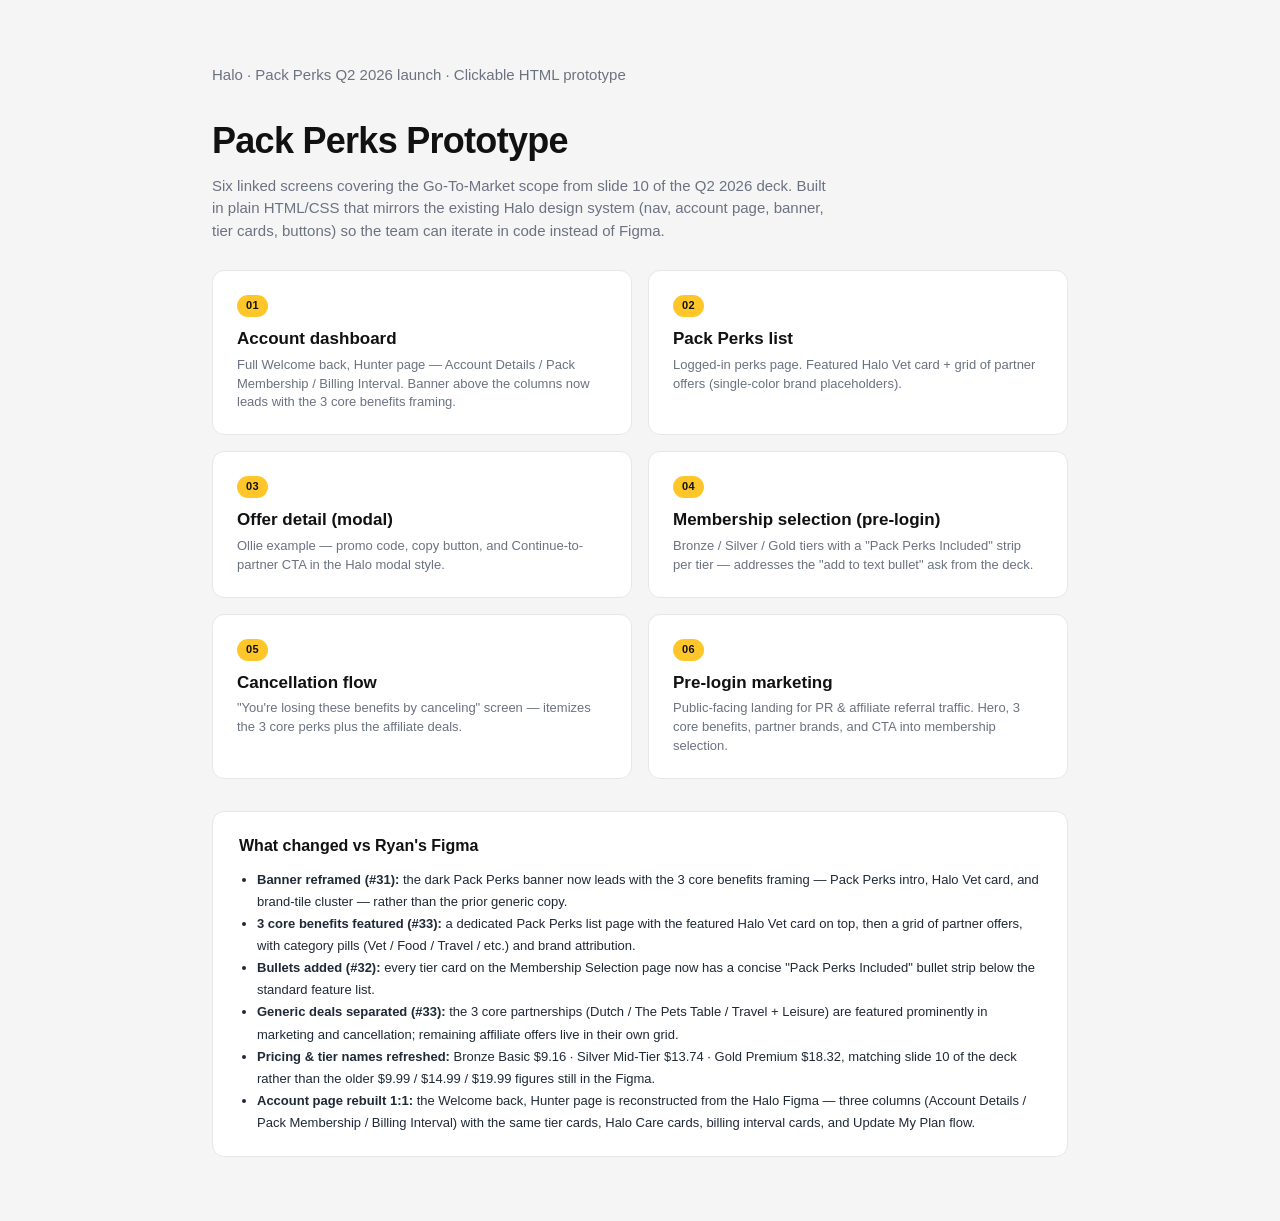
==== index.html @ 21b2c67b "Initial commit: Pack Perks prototype with account perks banner Co-Authored-By: Claude Opus 4.6 (1M c" ====
<!doctype html>
<html lang="en">
<head>
  <meta charset="utf-8" />
  <meta name="viewport" content="width=device-width, initial-scale=1" />
  <title>Pack Perks Prototype · Halo</title>
  <link rel="stylesheet" href="css/styles.css" />
</head>
<body>

  <div class="hub-shell">

    <p class="crumbs">Halo · Pack Perks Q2 2026 launch · Clickable HTML prototype</p>
    <h1>Pack Perks Prototype</h1>
    <p>Six linked screens covering the Go-To-Market scope from slide 10 of the Q2 2026 deck. Built in plain HTML/CSS that mirrors the existing Halo design system (nav, account page, banner, tier cards, buttons) so the team can iterate in code instead of Figma.</p>

    <div class="hub-grid">

      <a class="hub-card" href="account-perks.html">
        <span class="num">01</span>
        <h3>Account dashboard</h3>
        <p>Full Welcome back, Hunter page — Account Details / Pack Membership / Billing Interval. Banner above the columns now leads with the 3 core benefits framing.</p>
      </a>

      <a class="hub-card" href="pack-perks-list.html">
        <span class="num">02</span>
        <h3>Pack Perks list</h3>
        <p>Logged-in perks page. Featured Halo Vet card + grid of partner offers (single-color brand placeholders).</p>
      </a>

      <a class="hub-card" href="offer-detail.html">
        <span class="num">03</span>
        <h3>Offer detail (modal)</h3>
        <p>Ollie example — promo code, copy button, and Continue-to-partner CTA in the Halo modal style.</p>
      </a>

      <a class="hub-card" href="membership-selection.html">
        <span class="num">04</span>
        <h3>Membership selection (pre-login)</h3>
        <p>Bronze / Silver / Gold tiers with a "Pack Perks Included" strip per tier — addresses the "add to text bullet" ask from the deck.</p>
      </a>

      <a class="hub-card" href="cancellation.html">
        <span class="num">05</span>
        <h3>Cancellation flow</h3>
        <p>"You're losing these benefits by canceling" screen — itemizes the 3 core perks plus the affiliate deals.</p>
      </a>

      <a class="hub-card" href="marketing.html">
        <span class="num">06</span>
        <h3>Pre-login marketing</h3>
        <p>Public-facing landing for PR &amp; affiliate referral traffic. Hero, 3 core benefits, partner brands, and CTA into membership selection.</p>
      </a>

    </div>

    <div class="hub-changes">
      <h3>What changed vs Ryan's Figma</h3>
      <ul>
        <li><strong>Banner reframed (#31):</strong> the dark Pack Perks banner now leads with the 3 core benefits framing — Pack Perks intro, Halo Vet card, and brand-tile cluster — rather than the prior generic copy.</li>
        <li><strong>3 core benefits featured (#33):</strong> a dedicated Pack Perks list page with the featured Halo Vet card on top, then a grid of partner offers, with category pills (Vet / Food / Travel / etc.) and brand attribution.</li>
        <li><strong>Bullets added (#32):</strong> every tier card on the Membership Selection page now has a concise "Pack Perks Included" bullet strip below the standard feature list.</li>
        <li><strong>Generic deals separated (#33):</strong> the 3 core partnerships (Dutch / The Pets Table / Travel + Leisure) are featured prominently in marketing and cancellation; remaining affiliate offers live in their own grid.</li>
        <li><strong>Pricing &amp; tier names refreshed:</strong> Bronze Basic $9.16 · Silver Mid-Tier $13.74 · Gold Premium $18.32, matching slide 10 of the deck rather than the older $9.99 / $14.99 / $19.99 figures still in the Figma.</li>
        <li><strong>Account page rebuilt 1:1:</strong> the Welcome back, Hunter page is reconstructed from the Halo Figma — three columns (Account Details / Pack Membership / Billing Interval) with the same tier cards, Halo Care cards, billing interval cards, and Update My Plan flow.</li>
      </ul>
    </div>

  </div>

</body>
</html>
---- css/styles.css ----
/* =========================================
   Halo Pack Perks — Prototype Stylesheet
   Matches the Halo Figma design system.
   ========================================= */

:root {
  /* Brand */
  --halo-yellow: #FFC629;
  --halo-yellow-hover: #F0B91A;
  --halo-blue: #2196F3;
  --halo-blue-strong: #1976D2;
  --halo-ink: #111111;
  --halo-ink-soft: #2C2C2C;
  --halo-text: #1F2937;
  --halo-muted: #6B7280;
  --halo-label: #9CA3AF;
  --halo-paper: #FFFFFF;
  --halo-bg: #F5F5F5;
  --halo-line: #E5E7EB;
  --halo-line-soft: #EFEFEF;

  /* Tier tints (from Halo cards) */
  --bronze-bg: #F5E2D0;
  --bronze-tint: #FAEFE2;
  --bronze-fg: #8B5E3C;
  --silver-bg: #E5E7EB;
  --silver-tint: #F0F1F3;
  --silver-fg: #4B5563;
  --gold-bg: #F4E2A8;
  --gold-tint: #FBF3D6;
  --gold-fg: #8A6B14;

  /* Category accents */
  --vet-bg: #2196F3;
  --food-bg: #E8773A;
  --travel-bg: #2BA46F;

  /* Status / accents */
  --current-blue: #2196F3;
  --link-blue: #1E88E5;
  --soft-blue-bg: #EAF4FE;

  /* Shape & motion */
  --radius-sm: 8px;
  --radius: 12px;
  --radius-lg: 16px;
  --radius-pill: 999px;
  --shadow-sm: 0 1px 2px rgba(17,17,17,0.04);
  --shadow-md: 0 4px 14px rgba(17,17,17,0.06);
  --shadow-lg: 0 10px 28px rgba(17,17,17,0.08);
}

* { box-sizing: border-box; }

html, body {
  margin: 0;
  padding: 0;
  font-family: "Inter", -apple-system, BlinkMacSystemFont, "Helvetica Neue", Arial, sans-serif;
  color: var(--halo-text);
  background: var(--halo-bg);
  font-size: 15px;
  line-height: 1.45;
  -webkit-font-smoothing: antialiased;
  -moz-osx-font-smoothing: grayscale;
}

a { color: var(--link-blue); text-decoration: none; }
a:hover { text-decoration: underline; }

img { max-width: 100%; display: block; }

/* =========================================
   Halo production navigation (1:1 from live site)
   ========================================= */
.halo-navigation {
  background: #FFFFFF;
  border-bottom: 1px solid #E5E7EB;
  position: sticky;
  top: 0;
  z-index: 100;
}
.halo-navigation .nav-container {
  max-width: 1400px;
  margin: 0 auto;
  padding: 0 24px;
  height: 70px;
  display: flex;
  align-items: center;
  gap: 24px;
}
.halo-navigation .nav-logo { display: inline-flex; align-items: center; }
.halo-navigation .nav-logo img { height: 28px; width: auto; display: block; }

.halo-navigation .nav-menu-desktop {
  display: flex;
  align-items: center;
  gap: 28px;
  flex: 1;
  margin-left: 24px;
}
.halo-navigation .nav-link {
  color: #111827;
  font-size: 14px;
  font-weight: 500;
  text-decoration: none;
  white-space: nowrap;
  height: 70px;
  display: inline-flex;
  align-items: center;
}
.halo-navigation .nav-link:hover { color: #2F93F3; text-decoration: none; }
.halo-navigation .nav-link-pp { font-weight: 600; }

.halo-navigation .nav-dropdown { position: relative; }
.halo-navigation .nav-dropdown-toggle {
  background: transparent;
  border: none;
  color: #111827;
  font-size: 14px;
  font-weight: 500;
  display: inline-flex;
  align-items: center;
  gap: 4px;
  cursor: pointer;
  padding: 0;
  height: 70px;
  font-family: inherit;
  white-space: nowrap;
}
.halo-navigation .nav-dropdown-toggle:hover { color: #2F93F3; }
.halo-navigation .dropdown-arrow { transition: transform 0.2s ease; }
.halo-navigation .nav-dropdown:hover .dropdown-arrow { transform: rotate(180deg); }

.halo-navigation .nav-dropdown-menu {
  position: absolute;
  top: 100%;
  left: 0;
  background: #FFFFFF;
  border: 1px solid #E5E7EB;
  border-radius: 12px;
  padding: 8px;
  min-width: 180px;
  box-shadow: 0 10px 28px rgba(0,0,0,0.1);
  display: none;
  z-index: 50;
}
.halo-navigation .account-dropdown .nav-dropdown-menu {
  left: auto;
  right: 0;
}
.halo-navigation .nav-dropdown:hover .nav-dropdown-menu,
.halo-navigation .nav-dropdown:focus-within .nav-dropdown-menu {
  display: block;
}
.halo-navigation .nav-dropdown.exp-target .nav-dropdown-menu { display: none !important; }
.halo-navigation .dropdown-link {
  display: block;
  padding: 10px 14px;
  color: #111827;
  font-size: 14px;
  text-decoration: none;
  border-radius: 8px;
}
.halo-navigation .dropdown-link:hover { background: #F3F4F6; color: #2F93F3; text-decoration: none; }

/* Mega menu (Shop Halo) */
.halo-navigation .mega-menu {
  left: 20px;
  margin: -1rem auto auto;
  max-width: 1400px;
  opacity: 0;
  pointer-events: none;
  position: absolute;
  right: 20px;
  transform-origin: top center;
  transition: all 0.4s cubic-bezier(.16,1,.3,1);
  visibility: hidden;
  z-index: 50;
}
.halo-navigation .nav-dropdown.exp-target:hover .mega-menu,
.halo-navigation .nav-dropdown.exp-target:focus-within .mega-menu {
  margin-top: 0;
  opacity: 1;
  pointer-events: all;
  visibility: visible;
}
.halo-navigation .mega-menu__container {
  background-color: #f3f3f3;
  border: 1px solid #f3f4f6;
  border-radius: 1rem;
  box-shadow: 0 25px 50px -12px rgba(0,0,0,.25);
  display: flex;
  overflow: hidden;
  width: 100%;
}
.halo-navigation .mega-menu__products-area { flex: 1; padding: 2.5rem; }
.halo-navigation .mega-menu__grid {
  display: grid;
  gap: 2rem;
  grid-template-columns: repeat(2, 1fr);
}
.halo-navigation .mega-menu__sidebar {
  background-color: #f3f3f3;
  border-left: 1px solid #f3f4f6;
  display: flex;
  align-items: center;
  padding: 2.5rem;
}
.halo-navigation .mega-menu__sidebar nav { width: 100%; }
.halo-navigation .product-card {
  aspect-ratio: 5/3;
  border-radius: 1rem;
  display: block;
  overflow: hidden;
  position: relative;
  text-decoration: none;
  transition: all 0.3s ease;
}
.halo-navigation .product-card:hover { box-shadow: 0 20px 25px -5px rgba(0,0,0,0.1); text-decoration: none; }
.halo-navigation .product-card__bg { inset: 0; position: absolute; }
.halo-navigation .product-card__image {
  height: 100%;
  width: 100%;
  object-fit: cover;
  transition: transform 0.5s ease;
}
.halo-navigation .product-card:hover .product-card__image { transform: scale(1.05); }
.halo-navigation .product-card__content {
  align-items: flex-start;
  inset: 0;
  display: flex;
  flex-direction: column;
  height: 100%;
  padding: 1.5rem;
  position: absolute;
  z-index: 10;
  color: #FFFFFF;
}
.halo-navigation .product-card__badge {
  background-color: #FFFFFF;
  border-radius: 0.375rem;
  color: #000000;
  display: inline-block;
  font-size: 0.75rem;
  margin-bottom: auto;
  padding: 0.25rem 0.625rem;
}
.halo-navigation .product-card__title {
  font-size: 1.25rem;
  font-weight: 700;
  margin: 0 0 0.5rem;
}
.halo-navigation .product-card__price { font-size: 1.125rem; margin: 0; opacity: 0.9; }
.halo-navigation .product-card__price p { margin: 0; padding: 0; }
.halo-navigation .product-card__price .price-label { margin: 0 0 0.25rem; }
.halo-navigation .product-card__price .strikethrough { text-decoration: line-through; opacity: 0.7; }
.halo-navigation .nav-item {
  align-items: center;
  border-radius: 0.5rem;
  color: #374151;
  column-gap: 1rem;
  cursor: pointer;
  display: flex;
  font-weight: 600;
  justify-content: space-between;
  padding: 1rem;
  text-decoration: none;
  transition: color 0.3s ease;
}
.halo-navigation .nav-item:hover { color: #2F93F3; text-decoration: none; }
.halo-navigation .nav-item:hover .nav-item__arrow { opacity: 1; }
.halo-navigation .nav-item__left { display: flex; align-items: center; gap: 1.5rem; }
.halo-navigation .nav-item__image { width: 5rem; height: 5rem; object-fit: contain; }
.halo-navigation .nav-item__image--scaled { transform: scale(1.5); }
.halo-navigation .nav-item__arrow { width: 1rem; height: 1rem; opacity: 0; transition: opacity 0.3s ease; }

/* Right section */
.halo-navigation .nav-right-desktop {
  display: flex;
  align-items: center;
  gap: 12px;
}
.halo-navigation .nav-icon-btn {
  width: 40px;
  height: 40px;
  display: inline-flex;
  align-items: center;
  justify-content: center;
  background: transparent;
  border: none;
  border-radius: 50%;
  color: #111827;
  cursor: pointer;
  text-decoration: none;
}
.halo-navigation .nav-icon-btn:hover { background: #F3F4F6; color: #2F93F3; }
.halo-navigation .nav-cta-btn {
  background-color: #FCD62D;
  color: #000000;
  border-radius: 999px;
  padding: 10px 22px;
  font-weight: 700;
  font-size: 14px;
  text-decoration: none;
  display: inline-flex;
  align-items: center;
  white-space: nowrap;
}
.halo-navigation .nav-cta-btn:hover { background-color: #E8C428; text-decoration: none; }

.halo-navigation .nav-right-mobile { display: none; align-items: center; gap: 8px; }
.halo-navigation .nav-mobile-toggle {
  width: 40px; height: 40px;
  background: transparent; border: none;
  display: inline-flex; flex-direction: column;
  justify-content: center; align-items: center;
  gap: 4px; cursor: pointer; padding: 8px;
}
.halo-navigation .hamburger-line {
  width: 22px; height: 2px; background: #111827; border-radius: 1px;
}

@media (max-width: 980px) {
  .halo-navigation .nav-menu-desktop,
  .halo-navigation .nav-right-desktop { display: none; }
  .halo-navigation .nav-right-mobile { display: flex; margin-left: auto; }
  .halo-navigation .nav-container { padding: 0 16px; }
}

/* =========================================
   Top navigation — legacy (kept for reference)
   ========================================= */
.topnav {
  background: #FFFFFF;
  border-bottom: 1px solid var(--halo-line);
  position: sticky;
  top: 0;
  z-index: 50;
}
.topnav-inner {
  max-width: 1280px;
  margin: 0 auto;
  padding: 14px 32px;
  display: grid;
  grid-template-columns: auto 1fr auto;
  align-items: center;
  gap: 24px;
}
.topnav-logo {
  display: inline-flex;
  align-items: center;
  gap: 6px;
  font-weight: 800;
  font-size: 20px;
  color: var(--halo-ink);
  text-decoration: none;
  letter-spacing: -0.01em;
}
.topnav-logo:hover { text-decoration: none; }
.topnav-logo .paw {
  display: inline-block;
  width: 26px;
  height: 22px;
  background-image: radial-gradient(circle at 22% 70%, var(--halo-yellow) 22%, transparent 23%),
                    radial-gradient(circle at 50% 35%, var(--halo-yellow) 18%, transparent 19%),
                    radial-gradient(circle at 78% 70%, var(--halo-yellow) 22%, transparent 23%),
                    radial-gradient(circle at 50% 90%, var(--halo-yellow) 36%, transparent 37%);
  background-size: 100% 100%;
  background-repeat: no-repeat;
}
.topnav-links {
  list-style: none;
  margin: 0;
  padding: 0;
  display: flex;
  gap: 28px;
  justify-content: center;
}
.topnav-links a {
  color: var(--halo-text);
  font-size: 14px;
  font-weight: 500;
  display: inline-flex;
  align-items: center;
  gap: 4px;
}
.topnav-links a:hover { color: var(--halo-ink); text-decoration: none; }
.topnav-links .caret { font-size: 10px; opacity: 0.7; }

.topnav-right {
  display: flex;
  align-items: center;
  gap: 16px;
}
.icon-btn {
  width: 34px;
  height: 34px;
  display: inline-flex;
  align-items: center;
  justify-content: center;
  background: transparent;
  border: none;
  border-radius: 50%;
  cursor: pointer;
  color: var(--halo-text);
  font-size: 16px;
  text-decoration: none;
}
.icon-btn:hover { background: var(--halo-bg); }

/* =========================================
   Buttons
   ========================================= */
.btn {
  display: inline-flex;
  align-items: center;
  justify-content: center;
  gap: 8px;
  padding: 11px 22px;
  border-radius: var(--radius-pill);
  font-weight: 600;
  font-size: 14px;
  border: 1px solid transparent;
  cursor: pointer;
  text-decoration: none;
  transition: background 0.15s ease, transform 0.1s ease, box-shadow 0.15s ease;
  white-space: nowrap;
  font-family: inherit;
  line-height: 1;
}
.btn:hover { text-decoration: none; }
.btn-primary { background: var(--halo-yellow); color: var(--halo-ink); }
.btn-primary:hover { background: var(--halo-yellow-hover); }
.btn-dark { background: var(--halo-ink); color: #FFFFFF; }
.btn-dark:hover { background: #000000; }
.btn-light { background: #FFFFFF; color: var(--halo-text); border-color: var(--halo-line); }
.btn-light:hover { background: var(--halo-bg); }
.btn-ghost { background: transparent; color: var(--link-blue); padding: 11px 8px; }
.btn-disabled { background: #E5E7EB; color: #9CA3AF; cursor: not-allowed; }
.btn-sm { padding: 8px 16px; font-size: 13px; }
.btn-lg { padding: 14px 28px; font-size: 15px; }
.btn-block { display: flex; width: 100%; }

/* =========================================
   Layout helpers
   ========================================= */
.page {
  max-width: 1280px;
  margin: 0 auto;
  padding: 28px 32px 80px;
}
.page-narrow {
  max-width: 720px;
  margin: 0 auto;
  padding: 28px 32px 80px;
}
.crumbs {
  font-size: 13px;
  color: var(--halo-muted);
  margin: 0 0 18px;
}
.crumbs a { color: var(--halo-muted); }
.page-title {
  font-size: 32px;
  font-weight: 800;
  letter-spacing: -0.02em;
  margin: 0 0 6px;
  color: var(--halo-ink);
}
.page-sub {
  font-size: 15px;
  color: var(--halo-muted);
  margin: 0 0 24px;
}
.label {
  font-size: 11px;
  letter-spacing: 0.08em;
  text-transform: uppercase;
  color: var(--halo-label);
  font-weight: 600;
  display: block;
  margin: 0 0 8px;
}

/* =========================================
   Pack Perks Banner (dark, 3-up)
   Updated framing: 3 core benefits inline.
   ========================================= */
.pp-banner {
  background: linear-gradient(160deg, #2F93F3 0%, #1D75D3 60%);
  color: #FFFFFF;
  border-radius: var(--radius-lg);
  padding: 22px 24px;
  display: grid;
  grid-template-columns: 1.05fr 1.45fr 1.45fr;
  gap: 0;
  margin: 0 0 28px;
  position: relative;
  overflow: hidden;
}
.pp-banner::before {
  content: "";
  position: absolute;
  right: -120px;
  top: -120px;
  width: 320px;
  height: 320px;
  border-radius: 50%;
  border: 1px solid rgba(255,255,255,0.06);
}
.pp-banner::after {
  content: "";
  position: absolute;
  right: -180px;
  top: -180px;
  width: 440px;
  height: 440px;
  border-radius: 50%;
  border: 1px solid rgba(255,255,255,0.04);
}
.pp-col {
  padding: 0 22px;
  border-left: 1px solid rgba(255,255,255,0.08);
  position: relative;
  z-index: 1;
}
.pp-col:first-child { border-left: none; padding-left: 4px; }
.pp-col h3 {
  margin: 0 0 4px;
  font-size: 18px;
  font-weight: 700;
  letter-spacing: -0.01em;
}
.pp-col .pp-sub {
  margin: 0 0 14px;
  font-size: 13px;
  color: rgba(255,255,255,0.7);
  line-height: 1.4;
}
.pp-col-label {
  font-size: 10px;
  letter-spacing: 0.1em;
  text-transform: uppercase;
  color: rgba(255,255,255,0.55);
  font-weight: 600;
  display: block;
  margin: 0 0 10px;
}
.pp-vet-card {
  background: var(--vet-bg);
  color: #FFFFFF;
  border-radius: var(--radius);
  padding: 12px 14px;
  display: flex;
  align-items: center;
  gap: 14px;
}
.pp-vet-card .pp-vet-mark {
  display: inline-flex;
  align-items: center;
  gap: 4px;
  font-weight: 800;
  font-size: 14px;
}
.pp-vet-card .vet-pill {
  background: rgba(255,255,255,0.18);
  color: #FFFFFF;
  font-size: 9px;
  font-weight: 700;
  padding: 2px 6px;
  border-radius: var(--radius-pill);
  letter-spacing: 0.06em;
  border: 1px solid rgba(255,255,255,0.4);
}
.pp-vet-card p {
  margin: 0;
  font-size: 12px;
  line-height: 1.4;
  color: rgba(255,255,255,0.95);
}
.pp-brands {
  display: grid;
  grid-template-columns: repeat(5, 1fr);
  gap: 8px;
}
.pp-brand-tile {
  aspect-ratio: 1;
  border-radius: 10px;
  display: flex;
  align-items: center;
  justify-content: center;
  font-weight: 800;
  font-size: 11px;
  color: #FFFFFF;
  text-align: center;
  line-height: 1.05;
  padding: 4px;
  overflow: hidden;
}
.pp-brand-tile > img {
  width: 100%;
  height: 100%;
  object-fit: cover;
  display: block;
  border-radius: inherit;
}
.bt-bark { background: #00A6E1; }
.bt-rover { background: #1AB87A; }
.bt-ollie { background: #FFC629; color: #2D2D2D; }
.bt-tfd { background: #C72C3A; }
.bt-more { background: #1A1A1A; border: 1px solid rgba(255,255,255,0.15); font-size: 10px; }
.pp-cta-btn {
  background: var(--halo-yellow);
  color: var(--halo-ink);
  padding: 9px 18px;
  font-size: 13px;
  font-weight: 600;
  border-radius: var(--radius-pill);
  display: inline-flex;
  text-decoration: none;
  border: none;
  cursor: pointer;
}
.pp-cta-btn:hover { background: var(--halo-yellow-hover); text-decoration: none; }

/* =========================================
   Pack Perks Banner v2
   Pitch left + value-card grid right.
   Reframed per Brian's feedback: tangible $ value, logo + pill cards.
   ========================================= */
.pp-banner.pp-banner-v2 {
  /* Override the v1 3-up grid */
  display: grid;
  grid-template-columns: 0.85fr 1.65fr;
  gap: 36px;
  padding: 36px 40px;
  align-items: center;
  min-height: 280px;
}
.pp-pitch {
  display: flex;
  flex-direction: column;
  gap: 14px;
  position: relative;
  z-index: 1;
}
.pp-pitch .pp-eyebrow {
  font-size: 13px;
  font-weight: 700;
  letter-spacing: 0.14em;
  text-transform: uppercase;
  color: var(--halo-yellow);
}
.pp-pitch .pp-headline {
  margin: 0;
  font-size: 28px;
  line-height: 1.15;
  font-weight: 800;
  letter-spacing: -0.02em;
  color: #FFFFFF;
  max-width: 340px;
}
.pp-pitch .pp-pitch-sub {
  margin: 0;
  font-size: 14px;
  line-height: 1.5;
  color: rgba(255,255,255,0.78);
  max-width: 340px;
}
.pp-pitch .pp-cta-btn {
  align-self: flex-start;
  margin-top: 4px;
  padding: 11px 22px;
  font-size: 14px;
  gap: 6px;
}

/* Right column: 4-up value grid + plus-deals strip */
.pp-value-grid {
  display: grid;
  grid-template-columns: repeat(4, 1fr);
  grid-template-rows: 1fr auto;
  gap: 12px;
  position: relative;
  z-index: 1;
}
.pp-value-card {
  position: relative;
  aspect-ratio: 1 / 1;
  border-radius: 14px;
  display: flex;
  flex-direction: column;
  align-items: center;
  justify-content: center;
  text-align: center;
  padding: 14px 10px 44px;
  text-decoration: none;
  overflow: hidden;
  transition: transform 0.15s ease, box-shadow 0.15s ease;
  box-shadow: 0 1px 0 rgba(255,255,255,0.04) inset, 0 4px 14px rgba(0,0,0,0.18);
}
.pp-value-card:hover {
  transform: translateY(-2px);
  text-decoration: none;
  box-shadow: 0 1px 0 rgba(255,255,255,0.08) inset, 0 8px 22px rgba(0,0,0,0.28);
}
.pp-vc-logo {
  font-weight: 800;
  font-size: 19px;
  line-height: 1.05;
  letter-spacing: -0.01em;
}
.pp-vc-logo small {
  font-size: 0.55em;
  font-weight: 600;
  opacity: 0.7;
  letter-spacing: 0;
}
.pp-vc-pill {
  position: absolute;
  left: 8px;
  right: 8px;
  bottom: 10px;
  background: var(--halo-yellow);
  color: var(--halo-ink);
  font-size: 11px;
  font-weight: 800;
  line-height: 1.15;
  letter-spacing: -0.005em;
  padding: 7px 8px;
  border-radius: 999px;
  white-space: nowrap;
  overflow: hidden;
  text-overflow: ellipsis;
  box-shadow: 0 2px 8px rgba(0,0,0,0.25);
}

/* Brand-specific colors for the 3 core partner cards */
.pv-dutch  { background: linear-gradient(160deg, #FF8200 0%, #E66D00 100%); color: #FFFFFF; }
.pv-pets   { background: linear-gradient(160deg, #1E3A2A 0%, #15281D 100%); color: #FFE9C7; }
.pv-tl     { background: linear-gradient(160deg, #0E2C4F 0%, #07172B 100%); color: #FFFFFF; }
.pv-pets .pp-vc-logo { color: #FFE9C7; }
.pv-tl   .pp-vc-logo { color: #F5C97A; font-style: italic; }

/* Pill color tweaks per card so contrast stays high */
.pv-dutch .pp-vc-pill { background: #FFFFFF; color: #B85700; }
.pv-pets  .pp-vc-pill { background: #FFC629; color: #1E3A2A; }
.pv-tl    .pp-vc-pill { background: #F5C97A; color: #0E2C4F; }

/* "+15 more deals" tile */
.pv-more {
  background: rgba(255,255,255,0.06);
  border: 1px dashed rgba(255,255,255,0.22);
  color: #FFFFFF;
  padding: 14px 10px;
}
.pv-more .pp-vc-more-num {
  font-size: 32px;
  font-weight: 900;
  letter-spacing: -0.02em;
  line-height: 1;
  color: var(--halo-yellow);
}
.pv-more .pp-vc-more-lbl {
  font-size: 12px;
  font-weight: 600;
  margin-top: 6px;
  color: rgba(255,255,255,0.85);
}
.pv-more:hover {
  background: rgba(255,255,255,0.1);
  border-color: rgba(255,255,255,0.35);
}

/* Bottom strip showing the real Figma partner logos */
.pp-more-strip {
  grid-column: 1 / -1;
  display: flex;
  align-items: center;
  gap: 16px;
  padding: 12px 4px 0;
  border-top: 1px solid rgba(255,255,255,0.08);
  margin-top: 4px;
}
.pp-more-strip-lbl {
  font-size: 11px;
  letter-spacing: 0.1em;
  text-transform: uppercase;
  color: rgba(255,255,255,0.55);
  font-weight: 600;
  white-space: nowrap;
}
.pp-more-strip-logos {
  display: flex;
  gap: 10px;
  align-items: center;
  flex: 1;
}
.pp-more-strip-logos img {
  width: 44px;
  height: 44px;
  border-radius: 10px;
  object-fit: cover;
  display: block;
  background: rgba(255,255,255,0.04);
}

/* Responsive: stack pitch above value grid on narrow screens */
@media (max-width: 960px) {
  .pp-banner.pp-banner-v2 {
    grid-template-columns: 1fr;
    gap: 22px;
    padding: 28px 24px;
  }
  .pp-pitch .pp-headline { font-size: 24px; max-width: none; }
  .pp-pitch .pp-pitch-sub { max-width: none; }
}
@media (max-width: 640px) {
  .pp-value-grid { grid-template-columns: repeat(2, 1fr); }
  .pp-more-strip { flex-direction: column; align-items: flex-start; gap: 10px; }
}

/* =========================================
   Pack Perks Banner v3
   Category-first per Drew's feedback: 3 generic
   categories (Vet / Food / Travel) with savings
   focus + multi-vendor chip strip per card.
   ========================================= */
/* ---- Pack Perks banner v5 — 3 pillar cards with brand logos ---- */
.pp-banner.pp-banner-v5 {
  display: grid;
  grid-template-columns: 0.8fr 1.8fr;
  gap: 36px;
  padding: 36px 40px;
  align-items: stretch;
  min-height: 320px;
}

/* 3-up pillar grid */
.pp-pillar-grid {
  display: grid;
  grid-template-columns: repeat(3, 1fr);
  gap: 14px;
  position: relative;
  z-index: 1;
}

/* Individual pillar card */
.pp-pillar-card {
  position: relative;
  display: flex;
  flex-direction: column;
  align-items: center;
  text-align: center;
  gap: 6px;
  padding: 22px 18px 18px;
  border-radius: 14px;
  text-decoration: none;
  color: #FFFFFF;
  background: rgba(255,255,255,0.09);
  border: 1px solid rgba(255,255,255,0.15);
  transition: transform 0.15s ease, background 0.15s ease, border-color 0.15s ease;
  overflow: hidden;
}
.pp-pillar-card:hover {
  text-decoration: none;
  transform: translateY(-2px);
  background: rgba(255,255,255,0.10);
  border-color: rgba(255,255,255,0.22);
}

.pp-pillar-eyebrow {
  font-size: 12px;
  font-weight: 700;
  letter-spacing: 0.10em;
  text-transform: uppercase;
  color: rgba(255,255,255,0.75);
}

.pp-pillar-headline {
  font-size: 18px;
  font-weight: 800;
  line-height: 1.2;
  color: #FFFFFF;
  letter-spacing: -0.01em;
}

.pp-pillar-sub {
  margin: 0;
  font-size: 13.5px;
  line-height: 1.5;
  color: rgba(255,255,255,0.85);
}

/* Logo row — centered, clean */
.pp-logo-row {
  display: flex;
  align-items: center;
  justify-content: center;
  gap: 10px;
  margin-top: auto;
}

.pp-logo-img {
  width: 56px;
  height: 56px;
  border-radius: 12px;
  object-fit: cover;
  display: block;
  flex-shrink: 0;
  box-shadow: 0 2px 8px rgba(0,0,0,0.15);
}

.pp-more-pill {
  display: block;
  text-align: center;
  font-size: 11.5px;
  font-weight: 600;
  color: rgba(255,255,255,0.75);
  white-space: nowrap;
  margin-top: 4px;
}

/* Responsive — stack pillar grid below pitch on narrow viewports */
@media (max-width: 1024px) {
  .pp-banner.pp-banner-v5 {
    grid-template-columns: 1fr;
    gap: 22px;
    padding: 28px 24px;
  }
}
@media (max-width: 720px) {
  .pp-pillar-grid { grid-template-columns: 1fr; }
}

/* =========================================
   Account page — 3 column layout
   ========================================= */
.welcome-head { margin: 4px 0 22px; }
.welcome-head h1 {
  font-size: 32px;
  font-weight: 800;
  margin: 0 0 4px;
  letter-spacing: -0.02em;
  color: var(--halo-ink);
}
.welcome-head .sub {
  font-size: 14px;
  color: var(--halo-muted);
  margin: 0;
}

.account-cols {
  display: grid;
  grid-template-columns: 1fr 1.15fr 1fr;
  gap: 20px;
  align-items: start;
}
.acct-card {
  background: var(--halo-paper);
  border: 1px solid var(--halo-line);
  border-radius: var(--radius);
  padding: 22px;
}
.acct-card h2 {
  font-size: 18px;
  font-weight: 800;
  margin: 0 0 18px;
  color: var(--halo-ink);
}
.acct-section {
  border-top: 1px solid var(--halo-line-soft);
  padding-top: 14px;
  margin-top: 14px;
}
.acct-section:first-of-type { border-top: none; padding-top: 0; margin-top: 0; }
.acct-section .row {
  display: flex;
  align-items: center;
  justify-content: space-between;
}
.acct-label {
  font-size: 10px;
  letter-spacing: 0.08em;
  text-transform: uppercase;
  color: var(--halo-label);
  font-weight: 600;
  margin: 0 0 8px;
}
.acct-value { margin: 0; font-size: 14px; color: var(--halo-text); }
.acct-value-muted { color: var(--halo-muted); font-size: 13px; }
.acct-edit {
  font-size: 12px;
  font-weight: 700;
  color: var(--link-blue);
  letter-spacing: 0.04em;
  text-decoration: none;
}
.acct-edit:hover { text-decoration: underline; }

.acct-link-btn {
  display: flex;
  align-items: center;
  gap: 8px;
  width: 100%;
  background: #FFFFFF;
  border: 1px solid var(--halo-line);
  border-radius: var(--radius-pill);
  padding: 9px 14px;
  color: var(--link-blue);
  font-size: 13px;
  font-weight: 600;
  text-decoration: none;
  margin-bottom: 8px;
  cursor: pointer;
  font-family: inherit;
}
.acct-link-btn:hover { background: var(--soft-blue-bg); text-decoration: none; }
.acct-link-btn .ico {
  width: 18px;
  height: 18px;
  border-radius: 50%;
  background: var(--soft-blue-bg);
  color: var(--link-blue);
  display: inline-flex;
  align-items: center;
  justify-content: center;
  font-size: 10px;
}

/* Quantity selector */
.qty-row {
  display: flex;
  align-items: center;
  justify-content: center;
  gap: 0;
  position: relative;
  margin-top: 10px;
}
.qty-pill {
  display: inline-flex;
  align-items: center;
  border: 1px solid var(--current-blue);
  border-radius: var(--radius-pill);
  padding: 4px 10px;
  position: relative;
}
.qty-pill .current-tag {
  position: absolute;
  top: -10px;
  left: 50%;
  transform: translateX(-50%);
  background: var(--current-blue);
  color: #FFFFFF;
  font-size: 10px;
  font-weight: 700;
  padding: 2px 8px;
  border-radius: var(--radius-pill);
}
.qty-pill button {
  background: transparent;
  border: none;
  color: var(--halo-text);
  font-size: 16px;
  cursor: pointer;
  width: 22px;
  height: 22px;
  font-weight: 600;
}
.qty-pill .num {
  font-weight: 700;
  font-size: 14px;
  padding: 0 10px;
}

/* Membership tier cards */
.tier-row {
  display: grid;
  grid-template-columns: repeat(3, 1fr);
  gap: 8px;
  margin-top: 10px;
}
.tier-card {
  border: 1.5px solid var(--halo-line);
  border-radius: var(--radius);
  padding: 14px 8px 12px;
  text-align: center;
  background: var(--halo-paper);
  cursor: pointer;
  position: relative;
  transition: border-color 0.15s ease;
}
.tier-card:hover { border-color: #B7BFCB; }
.tier-card .tier-badge {
  display: inline-block;
  font-size: 11px;
  font-weight: 700;
  padding: 3px 12px;
  border-radius: var(--radius-pill);
  margin-bottom: 8px;
  letter-spacing: 0.01em;
}
.tier-card .tier-name {
  font-size: 13px;
  font-weight: 600;
  color: var(--halo-text);
  margin-left: 6px;
}
.tier-card .tier-price {
  display: block;
  font-size: 14px;
  font-weight: 700;
  color: var(--halo-text);
  margin-top: 4px;
}
.tier-card .tier-price.muted { color: var(--halo-muted); font-weight: 500; }

.tier-bronze .tier-badge { background: var(--bronze-bg); color: var(--bronze-fg); }
.tier-silver .tier-badge { background: var(--silver-bg); color: var(--silver-fg); }
.tier-gold   .tier-badge { background: var(--gold-bg);   color: var(--gold-fg); }

.tier-card.is-current {
  border-color: var(--current-blue);
  border-width: 2px;
}
.tier-card.is-faded { opacity: 0.55; }
.tier-card.is-faded .tier-badge { background: #ECEEF2; color: var(--halo-muted); }
.tier-card.tier-bronze.is-faded .tier-badge { background: var(--bronze-tint); color: var(--bronze-fg); opacity: 0.7;}
.tier-card.tier-silver.is-faded .tier-badge { background: var(--silver-tint); color: var(--silver-fg); opacity: 0.7;}
.tier-card.tier-gold.is-faded .tier-badge { background: var(--gold-tint); color: var(--gold-fg); opacity: 0.7;}

.tier-card .current-tag {
  position: absolute;
  top: -10px;
  left: 50%;
  transform: translateX(-50%);
  background: var(--current-blue);
  color: #FFFFFF;
  font-size: 10px;
  font-weight: 700;
  padding: 2px 10px;
  border-radius: var(--radius-pill);
}

/* Membership level details panel */
.tier-detail {
  border: 2px solid var(--current-blue);
  background: var(--gold-tint);
  border-radius: var(--radius);
  padding: 14px 16px;
  margin-top: 14px;
}
.tier-detail.is-bronze { background: var(--bronze-tint); }
.tier-detail.is-silver { background: var(--silver-tint); }
.tier-detail.is-gold   { background: var(--gold-tint); }
.tier-detail h4 {
  margin: 0 0 10px;
  font-size: 14px;
  font-weight: 700;
  color: var(--halo-text);
}
.tier-detail h4 .strong { font-weight: 800; }
.tier-detail ul {
  list-style: none;
  margin: 0;
  padding: 0;
}
.tier-detail li {
  font-size: 13px;
  color: var(--halo-text);
  padding: 4px 0 4px 22px;
  position: relative;
}
.tier-detail li::before {
  content: "";
  position: absolute;
  left: 0;
  top: 6px;
  width: 14px;
  height: 14px;
  border-radius: 50%;
  background: var(--halo-yellow);
  background-image: linear-gradient(45deg, transparent 45%, #FFFFFF 45%, #FFFFFF 55%, transparent 55%);
}

.detail-toggle {
  display: flex;
  align-items: center;
  justify-content: space-between;
  margin: 14px 0 0;
}
.detail-toggle .acct-label { margin: 0; }
.detail-toggle a {
  font-size: 12px;
  font-weight: 700;
  color: var(--link-blue);
  letter-spacing: 0.04em;
  text-transform: uppercase;
}

/* Halo Care */
.halo-care-note {
  font-size: 13px;
  color: var(--halo-text);
  text-align: center;
  margin: 14px 0;
}
.care-row {
  display: grid;
  grid-template-columns: 1fr 1fr;
  gap: 8px;
}
.care-card {
  border: 1.5px solid var(--halo-line);
  border-radius: var(--radius);
  padding: 12px 10px;
  text-align: center;
  position: relative;
}
.care-card.is-current { border-color: var(--current-blue); border-width: 2px; }
.care-card .tag {
  display: inline-block;
  font-size: 10px;
  font-weight: 700;
  padding: 2px 8px;
  border-radius: var(--radius-pill);
  background: #ECEEF2;
  color: var(--halo-muted);
  margin-right: 4px;
}
.care-card .tag.included { background: #E5E7EB; color: var(--halo-ink); }
.care-card .tag.essential { background: var(--gold-tint); color: var(--gold-fg); }
.care-card .name { font-weight: 600; font-size: 13px; }
.care-card .price { display: block; font-size: 16px; font-weight: 700; margin: 6px 0 4px; color: var(--halo-text); }
.care-card .price.muted { color: var(--halo-muted); font-weight: 500; }
.care-card .repl { font-size: 11px; color: var(--halo-muted); line-height: 1.3; }
.care-card .current-tag {
  position: absolute;
  top: -10px;
  left: 50%;
  transform: translateX(-50%);
  background: var(--current-blue);
  color: #FFFFFF;
  font-size: 10px;
  font-weight: 700;
  padding: 2px 10px;
  border-radius: var(--radius-pill);
}
.care-disclaimer {
  font-size: 11px;
  color: var(--halo-muted);
  text-align: center;
  margin: 14px 0 0;
  line-height: 1.5;
}
.care-disclaimer a { color: var(--link-blue); }

/* Billing Interval */
.billing-row {
  display: grid;
  grid-template-columns: repeat(3, 1fr);
  gap: 8px;
  margin-top: 10px;
}
.bill-card {
  border: 1.5px solid var(--halo-line);
  border-radius: var(--radius);
  padding: 12px 8px;
  text-align: center;
  position: relative;
  background: #FFFFFF;
}
.bill-card.is-current { border-color: var(--current-blue); border-width: 2px; }
.bill-card .name { font-weight: 700; font-size: 13px; color: var(--halo-text); }
.bill-card .name.muted { color: var(--halo-muted); font-weight: 500; }
.bill-card .perk { display: block; font-size: 11px; color: var(--link-blue); margin-top: 4px; }
.bill-card .current-tag {
  position: absolute;
  top: -10px;
  left: 50%;
  transform: translateX(-50%);
  background: var(--current-blue);
  color: #FFFFFF;
  font-size: 10px;
  font-weight: 700;
  padding: 2px 10px;
  border-radius: var(--radius-pill);
}

.next-payment {
  display: flex;
  align-items: center;
  justify-content: space-between;
  padding: 12px 0 6px;
  margin-top: 14px;
}
.next-payment .left .name { font-weight: 700; font-size: 14px; color: var(--halo-text); }
.next-payment .left .date { font-size: 12px; color: var(--halo-muted); margin-top: 2px; }
.next-payment .right { text-align: right; }
.next-payment .right .amt { font-weight: 800; font-size: 18px; color: var(--halo-text); }
.next-payment .right .tax { font-size: 11px; color: var(--halo-muted); }

.next-payment.changed {
  flex-direction: column;
  align-items: stretch;
  gap: 0;
}
.next-payment.changed .left {
  display: flex;
  align-items: center;
  justify-content: space-between;
}
.next-payment.changed .new-line {
  text-align: right;
  color: var(--link-blue);
  font-size: 12px;
  font-weight: 600;
  margin-top: 2px;
}
.next-payment.changed .new-line strong {
  font-size: 18px;
  font-weight: 800;
  color: var(--link-blue);
}

.code-apply {
  display: grid;
  grid-template-columns: 1fr auto;
  border: 1px solid var(--halo-line);
  border-radius: var(--radius);
  overflow: hidden;
  margin-top: 6px;
}
.code-apply input {
  border: none;
  padding: 11px 14px;
  font-size: 13px;
  outline: none;
  background: #FFFFFF;
  font-family: inherit;
}
.code-apply button {
  border: none;
  background: var(--halo-bg);
  padding: 11px 18px;
  font-size: 13px;
  font-weight: 700;
  color: var(--halo-muted);
  cursor: pointer;
  font-family: inherit;
}
.code-apply button:hover { background: var(--halo-line-soft); }
.credit-note {
  font-size: 12px;
  color: var(--halo-muted);
  text-align: center;
  margin: 8px 0 0;
}

.edit-plan-row { display: flex; gap: 10px; margin-top: 10px; }
.need-break {
  font-size: 12px;
  color: var(--halo-muted);
  text-align: center;
  margin: 12px 0 0;
}
.need-break a { color: var(--link-blue); text-decoration: underline; }

/* =========================================
   Pack Perks list page
   ========================================= */
.perks-head {
  text-align: left;
  margin: 0 0 22px;
}
.perks-head h1 {
  font-size: 32px;
  font-weight: 800;
  margin: 0 0 8px;
  letter-spacing: -0.02em;
  color: var(--halo-ink);
}
.perks-head p {
  font-size: 15px;
  color: var(--halo-muted);
  margin: 0;
  max-width: 540px;
}

.perks-greet-banner {
  background: linear-gradient(160deg, #2F93F3 0%, #1D75D3 60%);
  color: #FFFFFF;
  border-radius: var(--radius);
  padding: 18px 22px;
  display: flex;
  align-items: center;
  justify-content: space-between;
  margin: 0 0 22px;
  position: relative;
  overflow: hidden;
}
.perks-greet-banner::after {
  content: "";
  position: absolute;
  right: 80px;
  bottom: -60px;
  width: 200px;
  height: 200px;
  border-radius: 50%;
  border: 1px solid rgba(255,255,255,0.07);
}
.perks-greet-banner h3 {
  margin: 0 0 4px;
  font-size: 17px;
  font-weight: 700;
}
.perks-greet-banner p {
  margin: 0;
  font-size: 13px;
  color: rgba(255,255,255,0.75);
}
.tier-pill {
  display: inline-flex;
  align-items: center;
  gap: 6px;
  background: rgba(255,255,255,0.08);
  border: 1px solid rgba(255,255,255,0.15);
  padding: 6px 12px;
  border-radius: var(--radius-pill);
  font-size: 12px;
  font-weight: 600;
  position: relative;
  z-index: 1;
}
.tier-pill .tier-chip {
  background: var(--gold-bg);
  color: var(--gold-fg);
  font-size: 11px;
  font-weight: 700;
  padding: 2px 8px;
  border-radius: var(--radius-pill);
}

.section-h {
  font-size: 18px;
  font-weight: 800;
  color: var(--halo-ink);
  margin: 0 0 14px;
}

.featured-vet {
  background: var(--vet-bg);
  border-radius: var(--radius-lg);
  display: grid;
  grid-template-columns: 1.2fr 1fr;
  overflow: hidden;
  margin-bottom: 24px;
  color: #FFFFFF;
  min-height: 220px;
}
.featured-vet .copy {
  padding: 28px;
  display: flex;
  flex-direction: column;
  justify-content: center;
}
.featured-vet .vet-mark {
  display: inline-flex;
  align-items: center;
  gap: 8px;
  font-weight: 800;
  margin-bottom: 12px;
}
.featured-vet .vet-pill {
  background: rgba(255,255,255,0.18);
  color: #FFFFFF;
  font-size: 10px;
  font-weight: 700;
  padding: 3px 8px;
  border-radius: var(--radius-pill);
  border: 1px solid rgba(255,255,255,0.4);
}
.featured-vet h2 {
  font-size: 22px;
  font-weight: 800;
  letter-spacing: -0.01em;
  margin: 0 0 8px;
  color: #FFFFFF;
  line-height: 1.2;
}
.featured-vet p {
  font-size: 13px;
  color: rgba(255,255,255,0.92);
  margin: 0 0 16px;
  max-width: 360px;
}
.featured-vet .feat-img {
  background: linear-gradient(135deg, #6FAEE5 0%, #4581C7 100%);
  display: flex;
  align-items: center;
  justify-content: center;
  color: rgba(255,255,255,0.65);
  font-size: 12px;
  letter-spacing: 0.08em;
  text-transform: uppercase;
  font-weight: 600;
  overflow: hidden;
}
.featured-vet .feat-img > img {
  width: 100%;
  height: 100%;
  object-fit: cover;
  display: block;
}

.perks-grid {
  display: grid;
  grid-template-columns: repeat(4, 1fr);
  gap: 18px;
}
.perk-card {
  background: #FFFFFF;
  border: 1px solid var(--halo-line);
  border-radius: var(--radius);
  overflow: hidden;
  display: flex;
  flex-direction: column;
}
.perk-card .perk-img {
  aspect-ratio: 4/3;
  background: var(--halo-bg);
  display: flex;
  align-items: center;
  justify-content: center;
  color: rgba(255,255,255,0.85);
  font-weight: 800;
  font-size: 22px;
  letter-spacing: 0.02em;
  position: relative;
  overflow: hidden;
}
.perk-card .perk-img > img {
  width: 100%;
  height: 100%;
  object-fit: cover;
  display: block;
}
.perk-card .perk-img::after {
  content: attr(data-cat);
  position: absolute;
  bottom: 8px;
  left: 8px;
  background: rgba(0,0,0,0.55);
  color: #FFFFFF;
  font-size: 10px;
  letter-spacing: 0.06em;
  padding: 2px 6px;
  border-radius: 4px;
  text-transform: uppercase;
  font-weight: 600;
  z-index: 2;
}
.perk-card .perk-body {
  padding: 14px 14px 16px;
  display: flex;
  flex-direction: column;
  flex: 1;
}
.perk-card h4 {
  margin: 0 0 4px;
  font-size: 14px;
  font-weight: 700;
  color: var(--halo-ink);
}
.perk-card p {
  margin: 0 0 12px;
  font-size: 12px;
  color: var(--halo-muted);
  line-height: 1.4;
  flex: 1;
}
.perk-card .redeem {
  background: var(--halo-yellow);
  color: var(--halo-ink);
  border: none;
  border-radius: var(--radius-pill);
  padding: 8px 14px;
  font-size: 12px;
  font-weight: 700;
  cursor: pointer;
  text-decoration: none;
  text-align: center;
  display: block;
  font-family: inherit;
}
.perk-card .redeem:hover { background: var(--halo-yellow-hover); text-decoration: none; }
.perk-card .code-line { font-size: 11px; color: var(--halo-muted); margin: 8px 0 0; }

/* Brand placeholder colors for offer card images */
.bg-ollie { background: #FFC629; color: #6B2D2D; }
.bg-petmeds { background: #00B6A9; }
.bg-farmers { background: #C72C3A; }
.bg-rover { background: #1AB87A; }
.bg-bark { background: #00A6E1; }
.bg-spot { background: #FFB400; color: #2D2D2D; }
.bg-embark { background: #7B5BB6; }
.bg-outdoorsy { background: #2A6E58; }
.bg-pets-table { background: #E8773A; }
.bg-tnl { background: #1F4E78; }
.bg-wag { background: #6BBF59; color: #2D3D2D; }
.bg-bbox { background: #4A2F8E; }
.bg-kurgo { background: #C84B2E; }
.bg-westpaw { background: #2BA46F; }
.bg-joyfull { background: #E36BA2; }

/* =========================================
   Offer detail (modal style)
   ========================================= */
.modal-shell {
  max-width: 460px;
  margin: 60px auto;
  background: #FFFFFF;
  border-radius: var(--radius-lg);
  padding: 28px 28px 32px;
  border: 1px solid var(--halo-line);
  box-shadow: var(--shadow-lg);
  position: relative;
}
.modal-close {
  position: absolute;
  top: 16px;
  right: 16px;
  width: 28px;
  height: 28px;
  border-radius: 50%;
  background: var(--halo-ink);
  color: #FFFFFF;
  border: none;
  font-size: 14px;
  cursor: pointer;
  display: inline-flex;
  align-items: center;
  justify-content: center;
}
.modal-brand {
  width: 56px;
  height: 56px;
  border-radius: 12px;
  background: var(--bg-ollie, #FFC629);
  color: #6B2D2D;
  display: flex;
  align-items: center;
  justify-content: center;
  font-weight: 800;
  font-size: 18px;
  margin: 0 auto 16px;
}
.modal-shell h1 {
  text-align: center;
  font-size: 22px;
  font-weight: 800;
  margin: 0 0 18px;
  color: var(--halo-ink);
  letter-spacing: -0.01em;
}
.modal-img {
  aspect-ratio: 4/3;
  border-radius: var(--radius);
  background: linear-gradient(135deg, #FFD68C 0%, #E8773A 100%);
  margin: 0 0 18px;
  display: flex;
  align-items: center;
  justify-content: center;
  color: rgba(0,0,0,0.5);
  font-size: 12px;
  text-transform: uppercase;
  font-weight: 700;
  letter-spacing: 0.08em;
  overflow: hidden;
}
.modal-img > img {
  width: 100%;
  height: 100%;
  object-fit: cover;
  display: block;
}
.modal-brand { overflow: hidden; }
.modal-brand > img {
  width: 100%;
  height: 100%;
  object-fit: cover;
  display: block;
  border-radius: inherit;
}
.modal-shell .blurb {
  text-align: center;
  font-size: 14px;
  color: var(--halo-text);
  margin: 0 0 22px;
  line-height: 1.5;
}
.code-block {
  text-align: center;
  margin-bottom: 18px;
}
.code-block .code-instr {
  font-size: 12px;
  color: var(--halo-muted);
  margin: 0 0 8px;
}
.code-pill {
  display: inline-flex;
  align-items: center;
  gap: 8px;
  background: var(--soft-blue-bg);
  color: var(--link-blue);
  padding: 8px 14px;
  border-radius: var(--radius-pill);
  font-weight: 700;
  font-size: 13px;
  cursor: pointer;
  border: none;
  font-family: inherit;
}
.code-pill .copy-icon {
  width: 14px;
  height: 14px;
  border: 1.5px solid currentColor;
  border-radius: 3px;
  display: inline-block;
  position: relative;
}
.code-pill .copy-icon::before {
  content: "";
  position: absolute;
  top: -3px;
  left: -3px;
  width: 11px;
  height: 11px;
  border: 1.5px solid currentColor;
  border-radius: 3px;
  background: var(--soft-blue-bg);
}
.disclaim {
  text-align: center;
  font-size: 11px;
  color: var(--halo-muted);
  margin: 8px 0 18px;
}
.modal-shell .btn-primary { width: 100%; padding: 14px; font-size: 14px; }
.modal-shell .ext-link::after {
  content: "↗";
  margin-left: 6px;
  font-size: 13px;
}

/* =========================================
   Membership selection (pre-login)
   ========================================= */
.plan-shell {
  max-width: 1080px;
  margin: 0 auto;
}
.plan-grid {
  display: grid;
  grid-template-columns: repeat(3, 1fr);
  gap: 18px;
  margin: 28px 0 0;
  align-items: stretch;
}
.plan-card {
  background: #FFFFFF;
  border: 1.5px solid var(--halo-line);
  border-radius: var(--radius);
  padding: 24px 22px 26px;
  display: flex;
  flex-direction: column;
  position: relative;
}
.plan-card.is-featured {
  border-color: var(--current-blue);
  border-width: 2px;
  box-shadow: 0 6px 24px rgba(33,150,243,0.10);
}
.plan-card .ribbon {
  position: absolute;
  top: -12px;
  left: 22px;
  background: var(--current-blue);
  color: #FFFFFF;
  font-size: 11px;
  font-weight: 700;
  padding: 4px 12px;
  border-radius: var(--radius-pill);
  letter-spacing: 0.02em;
}
.plan-tier-row {
  display: flex;
  align-items: center;
  gap: 8px;
  margin: 0 0 6px;
}
.plan-tier-row .tier-badge {
  font-size: 11px;
  font-weight: 700;
  padding: 3px 12px;
  border-radius: var(--radius-pill);
}
.plan-card.tier-bronze .tier-badge { background: var(--bronze-bg); color: var(--bronze-fg); }
.plan-card.tier-silver .tier-badge { background: var(--silver-bg); color: var(--silver-fg); }
.plan-card.tier-gold   .tier-badge { background: var(--gold-bg);   color: var(--gold-fg); }
.plan-tier-row .level-name {
  font-weight: 600;
  font-size: 13px;
  color: var(--halo-text);
}
.plan-card h3 {
  font-size: 28px;
  font-weight: 800;
  margin: 0 0 4px;
  color: var(--halo-ink);
  letter-spacing: -0.01em;
}
.plan-price { display: flex; align-items: baseline; gap: 4px; margin: 0 0 4px; }
.plan-price .amt { font-size: 30px; font-weight: 800; color: var(--halo-ink); letter-spacing: -0.02em; }
.plan-price .per { font-size: 13px; color: var(--halo-muted); }
.plan-card .extra {
  font-size: 12px;
  color: var(--halo-muted);
  margin: 0 0 18px;
}
.plan-feat {
  list-style: none;
  margin: 0 0 18px;
  padding: 0;
}
.plan-feat li {
  font-size: 13px;
  color: var(--halo-text);
  padding: 5px 0 5px 22px;
  position: relative;
}
.plan-feat li::before {
  content: "";
  position: absolute;
  left: 0;
  top: 8px;
  width: 14px;
  height: 14px;
  border-radius: 50%;
  background: var(--halo-yellow);
}
.plan-feat li::after {
  content: "";
  position: absolute;
  left: 4px;
  top: 12px;
  width: 6px;
  height: 3px;
  border-left: 1.5px solid #FFFFFF;
  border-bottom: 1.5px solid #FFFFFF;
  transform: rotate(-45deg);
}

.plan-pp-strip {
  background: var(--halo-bg);
  border-radius: var(--radius);
  padding: 14px;
  margin: 0 0 18px;
}
.plan-pp-strip .head {
  display: flex;
  align-items: center;
  gap: 6px;
  font-size: 11px;
  font-weight: 700;
  color: var(--halo-ink);
  letter-spacing: 0.06em;
  text-transform: uppercase;
  margin: 0 0 8px;
}
.plan-pp-strip .head .dot {
  width: 8px; height: 8px;
  background: var(--halo-yellow);
  border-radius: 50%;
}
.plan-pp-strip ul {
  list-style: none;
  margin: 0;
  padding: 0;
}
.plan-pp-strip li {
  font-size: 12px;
  color: var(--halo-text);
  padding: 3px 0 3px 14px;
  position: relative;
  line-height: 1.4;
}
.plan-pp-strip li::before {
  content: "";
  position: absolute;
  left: 0;
  top: 8px;
  width: 5px;
  height: 5px;
  border-radius: 50%;
  background: var(--halo-muted);
}
.plan-card .cta { margin-top: auto; }

/* =========================================
   Cancellation flow
   ========================================= */
.cancel-shell {
  max-width: 720px;
  margin: 0 auto;
  background: #FFFFFF;
  border: 1px solid var(--halo-line);
  border-radius: var(--radius);
  padding: 32px 36px;
}
.cancel-shell .step {
  font-size: 12px;
  font-weight: 600;
  color: var(--halo-muted);
  letter-spacing: 0.04em;
  text-transform: uppercase;
  margin: 0 0 8px;
}
.cancel-shell h1 {
  font-size: 26px;
  font-weight: 800;
  margin: 0 0 8px;
  color: var(--halo-ink);
  letter-spacing: -0.01em;
}
.cancel-shell .lede {
  font-size: 14px;
  color: var(--halo-muted);
  margin: 0 0 24px;
  line-height: 1.5;
}
.lose-list {
  background: var(--halo-bg);
  border-radius: var(--radius);
  padding: 22px;
  margin: 0 0 22px;
}
.lose-list h3 {
  font-size: 13px;
  font-weight: 700;
  letter-spacing: 0.04em;
  text-transform: uppercase;
  color: var(--halo-text);
  margin: 0 0 16px;
}
.lose-item {
  display: grid;
  grid-template-columns: 44px 1fr;
  gap: 14px;
  padding: 12px 0;
  border-top: 1px solid var(--halo-line);
}
.lose-item:first-of-type { border-top: none; padding-top: 0; }
.lose-icon {
  width: 44px;
  height: 44px;
  border-radius: 10px;
  display: flex;
  align-items: center;
  justify-content: center;
  font-size: 18px;
  font-weight: 700;
  color: #FFFFFF;
}
.lose-icon.vet { background: var(--vet-bg); }
.lose-icon.food { background: var(--food-bg); }
.lose-icon.travel { background: var(--travel-bg); }
.lose-icon.deals { background: #1F1F1F; }
.lose-item h4 { margin: 0 0 4px; font-size: 14px; font-weight: 700; color: var(--halo-ink); }
.lose-item p { margin: 0; font-size: 13px; color: var(--halo-muted); line-height: 1.45; }

.value-callout {
  font-size: 13px;
  color: var(--halo-text);
  margin: 0 0 22px;
  text-align: center;
  padding: 14px;
  background: #FFFCEC;
  border: 1px solid var(--halo-yellow);
  border-radius: var(--radius);
}
.value-callout strong { font-weight: 800; color: var(--halo-ink); }

.cancel-actions {
  display: flex;
  flex-direction: column;
  gap: 10px;
  margin-bottom: 18px;
}
.cancel-actions .btn { width: 100%; }
.cancel-foot { font-size: 12px; color: var(--halo-muted); text-align: center; margin: 0; }
.cancel-foot a { color: var(--link-blue); }

/* =========================================
   Marketing landing
   ========================================= */
.mkt-hero {
  text-align: center;
  padding: 56px 24px 36px;
  max-width: 820px;
  margin: 0 auto;
}
.mkt-hero .eyebrow {
  display: inline-block;
  background: var(--halo-yellow);
  color: var(--halo-ink);
  font-size: 11px;
  font-weight: 700;
  letter-spacing: 0.08em;
  text-transform: uppercase;
  padding: 5px 12px;
  border-radius: var(--radius-pill);
  margin-bottom: 18px;
}
.mkt-hero h1 {
  font-size: 44px;
  font-weight: 800;
  letter-spacing: -0.025em;
  margin: 0 0 14px;
  color: var(--halo-ink);
  line-height: 1.1;
}
.mkt-hero p {
  font-size: 17px;
  color: var(--halo-muted);
  max-width: 580px;
  margin: 0 auto 24px;
  line-height: 1.5;
}
.mkt-hero .actions { display: inline-flex; gap: 10px; }

.mkt-strip {
  max-width: 1080px;
  margin: 0 auto 56px;
  padding: 18px 28px;
  background: #FFFFFF;
  border: 1px solid var(--halo-line);
  border-radius: var(--radius);
  display: grid;
  grid-template-columns: repeat(3, 1fr);
  gap: 24px;
  text-align: center;
}
.mkt-strip > div {
  font-size: 13px;
  color: var(--halo-muted);
}
.mkt-strip strong {
  display: block;
  font-size: 20px;
  font-weight: 800;
  color: var(--halo-ink);
  margin-bottom: 4px;
}

.mkt-section {
  max-width: 1080px;
  margin: 0 auto;
  padding: 0 28px 72px;
}
.mkt-section h2 {
  font-size: 32px;
  font-weight: 800;
  letter-spacing: -0.02em;
  margin: 0 0 8px;
  color: var(--halo-ink);
}
.mkt-section .lede {
  font-size: 15px;
  color: var(--halo-muted);
  margin: 0 0 26px;
  max-width: 620px;
  line-height: 1.5;
}

.core-grid {
  display: grid;
  grid-template-columns: repeat(3, 1fr);
  gap: 18px;
}
.core-card {
  background: #FFFFFF;
  border: 1px solid var(--halo-line);
  border-radius: var(--radius);
  padding: 22px;
  display: flex;
  flex-direction: column;
}
.core-card .cat-pill {
  display: inline-block;
  font-size: 11px;
  font-weight: 700;
  padding: 4px 10px;
  border-radius: var(--radius-pill);
  background: #ECEEF2;
  color: var(--halo-text);
  margin-bottom: 12px;
  letter-spacing: 0.02em;
}
.core-card.cat-vet .cat-pill { background: var(--soft-blue-bg); color: var(--vet-bg); }
.core-card.cat-food .cat-pill { background: #FBE7D6; color: var(--food-bg); }
.core-card.cat-travel .cat-pill { background: #DEF1E5; color: var(--travel-bg); }
.core-card .brand {
  font-size: 11px;
  color: var(--halo-muted);
  letter-spacing: 0.04em;
  text-transform: uppercase;
  margin: 0 0 8px;
}
.core-card h4 {
  font-size: 18px;
  font-weight: 800;
  letter-spacing: -0.01em;
  margin: 0 0 10px;
  color: var(--halo-ink);
}
.core-card .blurb {
  font-size: 14px;
  color: var(--halo-muted);
  margin: 0 0 14px;
  line-height: 1.5;
}
.core-card .bullets {
  list-style: none;
  margin: 0 0 14px;
  padding: 0;
  flex: 1;
}
.core-card .bullets li {
  font-size: 13px;
  color: var(--halo-text);
  padding: 4px 0 4px 16px;
  position: relative;
}
.core-card .bullets li::before {
  content: "";
  position: absolute;
  left: 0;
  top: 9px;
  width: 6px;
  height: 6px;
  background: var(--halo-yellow);
  border-radius: 50%;
}
.core-card .included-tag {
  font-size: 11px;
  color: var(--halo-muted);
  letter-spacing: 0.04em;
  text-transform: uppercase;
  font-weight: 600;
  margin-top: auto;
  padding-top: 10px;
  border-top: 1px solid var(--halo-line-soft);
}

.brand-grid {
  display: grid;
  grid-template-columns: repeat(5, 1fr);
  gap: 12px;
}
.brand-tile {
  aspect-ratio: 1.4;
  border-radius: 10px;
  display: flex;
  align-items: center;
  justify-content: center;
  font-weight: 800;
  font-size: 13px;
  color: #FFFFFF;
  text-align: center;
  padding: 8px;
  line-height: 1.1;
  overflow: hidden;
}
.brand-tile > img {
  width: 100%;
  height: 100%;
  object-fit: cover;
  display: block;
  border-radius: inherit;
}

.cta-band {
  background: var(--halo-ink);
  color: #FFFFFF;
  text-align: center;
  padding: 56px 28px;
  margin: 0 auto;
  max-width: 1080px;
  border-radius: var(--radius);
}
.cta-band h2 {
  font-size: 30px;
  font-weight: 800;
  letter-spacing: -0.02em;
  margin: 0 0 8px;
  color: #FFFFFF;
}
.cta-band p {
  font-size: 15px;
  color: rgba(255,255,255,0.75);
  margin: 0 0 22px;
}

.foot {
  text-align: center;
  font-size: 12px;
  color: var(--halo-muted);
  padding: 32px 24px;
}
.foot a { color: var(--halo-muted); }

/* =========================================
   Index hub
   ========================================= */
.hub-shell {
  max-width: 920px;
  margin: 0 auto;
  padding: 64px 32px;
}
.hub-shell h1 {
  font-size: 36px;
  font-weight: 800;
  margin: 0 0 8px;
  letter-spacing: -0.02em;
  color: var(--halo-ink);
}
.hub-shell > p {
  font-size: 15px;
  color: var(--halo-muted);
  margin: 0 0 28px;
  max-width: 620px;
  line-height: 1.5;
}
.hub-grid {
  display: grid;
  grid-template-columns: 1fr 1fr;
  gap: 16px;
  margin-bottom: 32px;
}
.hub-card {
  background: #FFFFFF;
  border: 1px solid var(--halo-line);
  border-radius: var(--radius);
  padding: 22px 24px;
  text-decoration: none;
  color: var(--halo-text);
  display: block;
  transition: transform 0.15s ease, box-shadow 0.15s ease, border-color 0.15s ease;
}
.hub-card:hover {
  transform: translateY(-2px);
  box-shadow: var(--shadow-md);
  border-color: #B7BFCB;
  text-decoration: none;
}
.hub-card .num {
  display: inline-block;
  font-size: 11px;
  font-weight: 700;
  color: var(--halo-ink);
  background: var(--halo-yellow);
  padding: 3px 9px;
  border-radius: var(--radius-pill);
  margin-bottom: 10px;
  letter-spacing: 0.04em;
}
.hub-card h3 { margin: 0 0 4px; font-size: 17px; font-weight: 800; color: var(--halo-ink); }
.hub-card p { margin: 0; color: var(--halo-muted); font-size: 13px; line-height: 1.45; }

.hub-changes {
  background: #FFFFFF;
  border: 1px solid var(--halo-line);
  border-radius: var(--radius);
  padding: 22px 26px;
}
.hub-changes h3 { margin: 0 0 12px; font-size: 16px; font-weight: 800; color: var(--halo-ink); }
.hub-changes ul { margin: 0; padding-left: 18px; font-size: 13px; line-height: 1.7; color: var(--halo-text); }

/* =========================================
   Category sections (Pack Perks list page)
   ========================================= */
.cat-block {
  margin-top: 36px;
  scroll-margin-top: 100px;
}
.cat-block + .cat-block { margin-top: 44px; }

.cat-block-head {
  display: flex;
  align-items: center;
  gap: 14px;
  padding: 0 0 14px;
  margin-bottom: 18px;
  border-bottom: 1px solid var(--halo-line);
}
.cat-block-icon {
  display: inline-flex;
  align-items: center;
  justify-content: center;
  width: 40px;
  height: 40px;
  border-radius: 12px;
  flex-shrink: 0;
  color: var(--halo-ink);
}
.cat-block-icon.cat-vet-accent {
  background: rgba(33, 150, 243, 0.12);
  color: #1976D2;
}
.cat-block-icon.cat-food-accent {
  background: rgba(255, 198, 41, 0.18);
  color: #B7860C;
}
.cat-block-icon.cat-travel-accent {
  background: rgba(167, 139, 250, 0.16);
  color: #6D45D8;
}
.cat-block-text {
  flex: 1;
  min-width: 0;
}
.cat-block-text h2 {
  margin: 0 0 2px;
  font-size: 22px;
  font-weight: 800;
  color: var(--halo-ink);
  letter-spacing: -0.01em;
}
.cat-block-text p {
  margin: 0;
  font-size: 13.5px;
  line-height: 1.5;
  color: var(--halo-muted);
}
.cat-block-count {
  display: inline-flex;
  align-items: center;
  padding: 6px 12px;
  font-size: 11.5px;
  font-weight: 700;
  text-transform: uppercase;
  letter-spacing: 0.06em;
  color: var(--halo-muted);
  background: #F4F4F2;
  border: 1px solid var(--halo-line);
  border-radius: var(--radius-pill);
  white-space: nowrap;
  flex-shrink: 0;
}

/* =========================================
   Responsive
   ========================================= */
@media (max-width: 980px) {
  .pp-banner { grid-template-columns: 1fr; gap: 18px; }
  .pp-col { border-left: none; padding: 0; border-top: 1px solid rgba(255,255,255,0.08); padding-top: 18px; }
  .pp-col:first-child { border-top: none; padding-top: 0; }
  .account-cols { grid-template-columns: 1fr; }
  .perks-grid { grid-template-columns: repeat(2, 1fr); }
  .plan-grid { grid-template-columns: 1fr; }
  .core-grid { grid-template-columns: 1fr; }
  .featured-vet { grid-template-columns: 1fr; }
  .brand-grid { grid-template-columns: repeat(3, 1fr); }
  .mkt-strip { grid-template-columns: 1fr; gap: 12px; }
  .mkt-hero h1 { font-size: 32px; }
  .topnav-links { display: none; }
  .hub-grid { grid-template-columns: 1fr; }
  .cat-block-text h2 { font-size: 19px; }
}
@media (max-width: 600px) {
  .perks-grid { grid-template-columns: 1fr; }
  .brand-grid { grid-template-columns: repeat(2, 1fr); }
  .page { padding: 18px 16px 64px; }
  .cat-block-head { flex-wrap: wrap; gap: 10px; }
  .cat-block-count { order: 3; margin-left: 54px; }
}
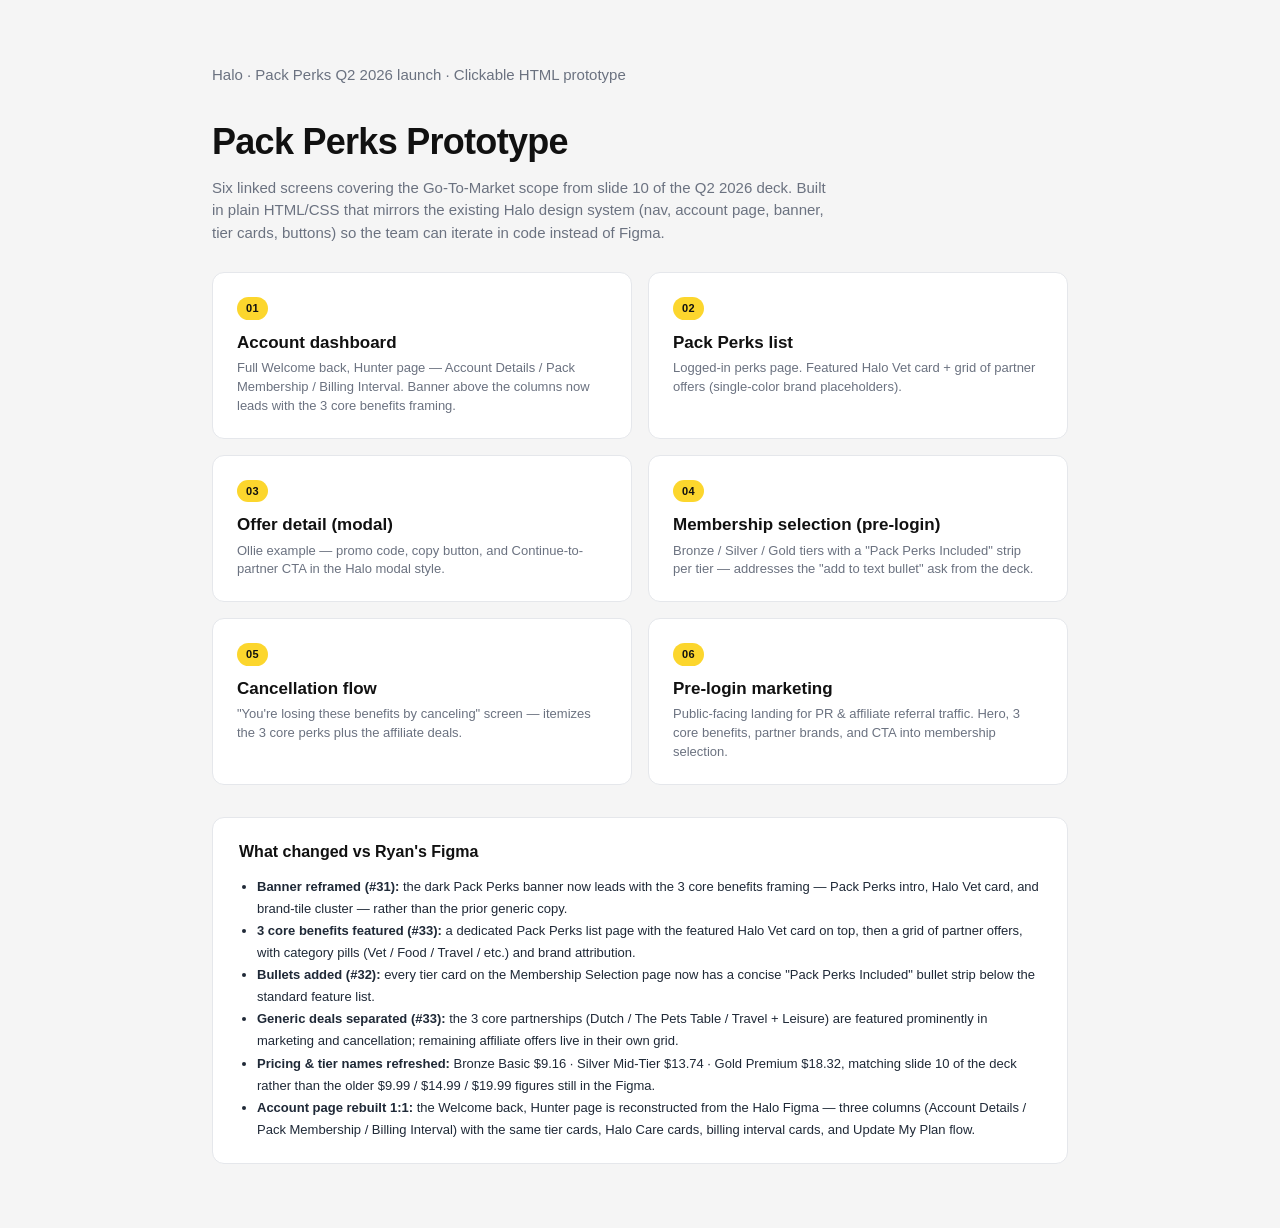
==== commit 62645c52: "Add perks filter, in-page offer modal, mobile nav; swap Dutch→Pawp; brand logos Co-Authored-By: Clau" ====
--- a/index.html
+++ b/index.html
@@ -4,6 +4,10 @@
   <meta charset="utf-8" />
   <meta name="viewport" content="width=device-width, initial-scale=1" />
   <title>Pack Perks Prototype · Halo</title>
+  <meta name="description" content="Hub for the six Pack Perks Q2 2026 prototype screens — clickable HTML built on the Halo design system." />
+  <meta property="og:type" content="website" />
+  <meta property="og:title" content="Pack Perks Prototype · Halo" />
+  <meta property="og:description" content="Six linked screens covering the Pack Perks Q2 2026 GTM scope." />
   <link rel="stylesheet" href="css/styles.css" />
 </head>
 <body>
--- a/css/styles.css
+++ b/css/styles.css
@@ -5,8 +5,8 @@
 
 :root {
   /* Brand */
-  --halo-yellow: #FFC629;
-  --halo-yellow-hover: #F0B91A;
+  --halo-yellow: #FCD62D;
+  --halo-yellow-hover: #E8C428;
   --halo-blue: #2196F3;
   --halo-blue-strong: #1976D2;
   --halo-ink: #111111;
@@ -58,8 +58,8 @@
   font-family: "Inter", -apple-system, BlinkMacSystemFont, "Helvetica Neue", Arial, sans-serif;
   color: var(--halo-text);
   background: var(--halo-bg);
-  font-size: 15px;
-  line-height: 1.45;
+  font-size: 16px;
+  line-height: 1.5;
   -webkit-font-smoothing: antialiased;
   -moz-osx-font-smoothing: grayscale;
 }
@@ -295,7 +295,7 @@
 }
 .halo-navigation .nav-icon-btn:hover { background: #F3F4F6; color: #2F93F3; }
 .halo-navigation .nav-cta-btn {
-  background-color: #FCD62D;
+  background-color: var(--halo-yellow);
   color: #000000;
   border-radius: 999px;
   padding: 10px 22px;
@@ -306,7 +306,7 @@
   align-items: center;
   white-space: nowrap;
 }
-.halo-navigation .nav-cta-btn:hover { background-color: #E8C428; text-decoration: none; }
+.halo-navigation .nav-cta-btn:hover { background-color: var(--halo-yellow-hover); text-decoration: none; }
 
 .halo-navigation .nav-right-mobile { display: none; align-items: center; gap: 8px; }
 .halo-navigation .nav-mobile-toggle {
@@ -326,6 +326,61 @@
   .halo-navigation .nav-right-mobile { display: flex; margin-left: auto; }
   .halo-navigation .nav-container { padding: 0 16px; }
 }
+
+/* Mobile slide-down panel (driven by js/nav.js) */
+.halo-navigation .nav-mobile-panel {
+  display: none;
+  position: absolute;
+  top: 70px;
+  left: 0;
+  right: 0;
+  background: #FFFFFF;
+  border-bottom: 1px solid #E5E7EB;
+  box-shadow: 0 10px 28px rgba(17,17,17,0.08);
+  padding: 12px 16px 20px;
+  max-height: calc(100vh - 70px);
+  overflow-y: auto;
+  z-index: 90;
+}
+.halo-navigation.is-open .nav-mobile-panel { display: block; }
+.halo-navigation .nav-mobile-section + .nav-mobile-section {
+  margin-top: 8px;
+  padding-top: 12px;
+  border-top: 1px solid var(--halo-line-soft);
+}
+.halo-navigation .nav-mobile-label {
+  margin: 0 0 4px;
+  font-size: 11px;
+  letter-spacing: 0.08em;
+  text-transform: uppercase;
+  color: var(--halo-label);
+  font-weight: 600;
+}
+.halo-navigation .nav-mobile-link {
+  display: block;
+  padding: 12px 8px;
+  color: #111827;
+  font-size: 16px;
+  font-weight: 500;
+  text-decoration: none;
+  border-radius: 8px;
+}
+.halo-navigation .nav-mobile-link:hover { background: #F3F4F6; text-decoration: none; }
+.halo-navigation .nav-mobile-cta {
+  display: inline-flex;
+  margin-top: 12px;
+  width: 100%;
+  justify-content: center;
+}
+.halo-navigation.is-open .hamburger-line:nth-child(1) {
+  transform: translateY(6px) rotate(45deg);
+}
+.halo-navigation.is-open .hamburger-line:nth-child(2) { opacity: 0; }
+.halo-navigation.is-open .hamburger-line:nth-child(3) {
+  transform: translateY(-6px) rotate(-45deg);
+}
+.halo-navigation .hamburger-line { transition: transform 0.18s ease, opacity 0.18s ease; }
+body.nav-locked { overflow: hidden; }
 
 /* =========================================
    Top navigation — legacy (kept for reference)
@@ -861,6 +916,8 @@
   border: 1px solid rgba(255,255,255,0.15);
   transition: transform 0.15s ease, background 0.15s ease, border-color 0.15s ease;
   overflow: hidden;
+  /* Uniform card height */
+  min-height: 260px;
 }
 .pp-pillar-card:hover {
   text-decoration: none;
@@ -883,6 +940,9 @@
   line-height: 1.2;
   color: #FFFFFF;
   letter-spacing: -0.01em;
+  min-height: 44px;
+  display: flex;
+  align-items: center;
 }
 
 .pp-pillar-sub {
@@ -890,6 +950,7 @@
   font-size: 13.5px;
   line-height: 1.5;
   color: rgba(255,255,255,0.85);
+  flex: 1;
 }
 
 /* Logo row — centered, clean */
@@ -921,6 +982,55 @@
   margin-top: 4px;
 }
 
+/* Exclusive partner logo on pillar cards */
+.pp-pillar-logo {
+  width: 80px;
+  height: 80px;
+  border-radius: 16px;
+  object-fit: contain;
+  background: #FFFFFF;
+  display: block;
+  box-shadow: 0 3px 12px rgba(0,0,0,0.2);
+  margin: 4px 0 6px;
+}
+.pp-pillar-logo--pawp {
+  width: 104px;
+  padding: 8px 12px;
+}
+
+/* Value pill on pillar cards */
+.pp-pillar-value {
+  display: inline-block;
+  font-size: 11px;
+  font-weight: 800;
+  padding: 5px 14px;
+  border-radius: var(--radius-pill);
+  background: rgba(255,255,255,0.18);
+  color: #FFFFFF;
+  border: 1px solid rgba(255,255,255,0.3);
+  margin-top: 4px;
+}
+
+/* "+ more" text on pillar cards */
+.pp-pillar-plus {
+  margin: 6px 0 0;
+  font-size: 11px;
+  font-weight: 600;
+  color: rgba(255,255,255,0.6);
+}
+
+/* "Featured Benefits" title above pillar cards */
+.pp-pillar-grid-title {
+  grid-column: 1 / -1;
+  margin: 0;
+  font-size: 13px;
+  font-weight: 700;
+  letter-spacing: 0.14em;
+  text-transform: uppercase;
+  color: rgba(255,255,255,0.7);
+  text-align: center;
+}
+
 /* Responsive — stack pillar grid below pitch on narrow viewports */
 @media (max-width: 1024px) {
   .pp-banner.pp-banner-v5 {
@@ -930,8 +1040,68 @@
   }
 }
 @media (max-width: 720px) {
-  .pp-pillar-grid { grid-template-columns: 1fr; }
-}
+  .pp-banner.pp-banner-v5 {
+    padding: 24px 20px;
+    gap: 18px;
+  }
+  .pp-pitch .pp-headline { font-size: 22px; }
+  .pp-pitch .pp-cta-btn { display: none; }
+  .pp-pillar-grid {
+    grid-template-columns: 1fr;
+    gap: 10px;
+  }
+  .pp-pillar-grid-title { font-size: 10px; text-align: left; }
+  .pp-pitch { text-align: left; }
+  .pp-pillar-card {
+    display: grid;
+    grid-template-columns: 1fr 48px;
+    grid-template-rows: auto auto;
+    column-gap: 14px;
+    row-gap: 4px;
+    text-align: left;
+    align-items: center;
+    padding: 14px 16px;
+    min-height: auto;
+    border-radius: 10px;
+  }
+  .pp-pillar-eyebrow { display: none; }
+  .pp-pillar-logo {
+    width: 56px;
+    height: 56px;
+    border-radius: 12px;
+    margin: 0;
+    grid-row: 1 / 3;
+    grid-column: 2;
+  }
+  .pp-pillar-logo--pawp { width: 72px; padding: 6px 8px; }
+  .pp-pillar-headline {
+    font-size: 15px;
+    font-weight: 700;
+    min-height: auto;
+    line-height: 1.2;
+    grid-column: 1;
+    grid-row: 1;
+    align-self: end;
+  }
+  .pp-pillar-headline br { display: none; }
+  .pp-pillar-sub {
+    font-size: 12px;
+    line-height: 1.35;
+    margin: 0;
+    grid-column: 1;
+    grid-row: 2;
+    align-self: start;
+  }
+  .pp-cta-mobile {
+    display: block !important;
+    text-align: center;
+    margin-top: 12px;
+    width: 100%;
+  }
+}
+
+/* Hide mobile CTA on desktop */
+.pp-cta-mobile { display: none; }
 
 /* =========================================
    Account page — 3 column layout
@@ -1387,6 +1557,304 @@
   max-width: 540px;
 }
 
+/* ── Pack Perks List — Breadcrumbs ── */
+.page > .crumbs {
+  margin: 0 0 12px;
+  font-size: 13px;
+  color: var(--halo-muted);
+}
+.page > .crumbs a {
+  color: var(--halo-muted);
+  text-decoration: none;
+}
+.page > .crumbs a:hover { text-decoration: underline; }
+
+/* ── Pack Perks List — Hero Banner ── */
+.ppl-hero {
+  background: linear-gradient(135deg, #1A1A1A 0%, #2A2522 100%);
+  color: #FFFFFF;
+  border-radius: var(--radius-lg);
+  padding: 0;
+  margin-bottom: 28px;
+  position: relative;
+  overflow: hidden;
+}
+.ppl-hero::before {
+  content: "";
+  position: absolute;
+  inset: 0;
+  background: radial-gradient(circle at 20% 30%, rgba(252,214,45,0.08) 0%, transparent 55%);
+  pointer-events: none;
+}
+.ppl-hero-content {
+  display: flex;
+  align-items: stretch;
+  gap: 0;
+  position: relative;
+  z-index: 1;
+}
+.ppl-hero-left {
+  flex: 1;
+  padding: 40px 32px 40px 40px;
+  display: flex;
+  flex-direction: column;
+  justify-content: center;
+}
+.ppl-hero-left .tier-pill {
+  margin-bottom: 16px;
+}
+.ppl-hero h1 {
+  font-size: 30px;
+  font-weight: 800;
+  margin: 0 0 10px;
+  letter-spacing: -0.02em;
+  color: #FFFFFF;
+  line-height: 1.15;
+}
+.ppl-hero-sub {
+  font-size: 14px;
+  color: rgba(255,255,255,0.78);
+  margin: 0 0 22px;
+  max-width: 440px;
+  line-height: 1.5;
+}
+.ppl-hero-cta {
+  display: inline-block;
+  background: var(--halo-yellow);
+  color: var(--halo-ink);
+  font-weight: 700;
+  font-size: 16px;
+  padding: 12px 26px;
+  border-radius: var(--radius-pill);
+  text-decoration: none;
+  transition: background 0.2s;
+  width: fit-content;
+}
+.ppl-hero-cta:hover { background: var(--halo-yellow-hover); text-decoration: none; }
+.ppl-hero-img {
+  flex: 0 0 42%;
+  align-self: stretch;
+  position: relative;
+  overflow: hidden;
+  min-height: 280px;
+}
+@media (min-width: 1025px) {
+  .ppl-hero-img { flex: 0 0 50%; }
+}
+.ppl-hero-img img {
+  width: 100%;
+  height: 100%;
+  object-fit: cover;
+  display: block;
+  border-radius: 0;
+}
+
+/* ── Pack Perks filter bar (search + category pills) ── */
+.ppl-filter {
+  position: sticky;
+  top: 70px;
+  z-index: 40;
+  background: var(--halo-bg);
+  display: flex;
+  flex-wrap: wrap;
+  align-items: center;
+  gap: 12px;
+  padding: 14px 0 18px;
+  margin: 4px 0 18px;
+  border-bottom: 1px solid var(--halo-line);
+}
+.ppl-filter-search {
+  position: relative;
+  flex: 1 1 280px;
+  min-width: 240px;
+  display: flex;
+  align-items: center;
+  background: #FFFFFF;
+  border: 1px solid var(--halo-line);
+  border-radius: var(--radius-pill);
+  padding: 0 14px;
+  height: 42px;
+  box-shadow: var(--shadow-sm);
+  transition: border-color 0.15s ease, box-shadow 0.15s ease;
+}
+.ppl-filter-search:focus-within {
+  border-color: var(--halo-blue);
+  box-shadow: 0 0 0 3px rgba(33, 150, 243, 0.18);
+}
+.ppl-filter-search svg {
+  flex: 0 0 auto;
+  color: var(--halo-muted);
+  margin-right: 8px;
+}
+.ppl-filter-search input {
+  flex: 1;
+  border: 0;
+  outline: 0;
+  background: transparent;
+  font: inherit;
+  color: var(--halo-text);
+  height: 100%;
+}
+.ppl-filter-search input::placeholder { color: var(--halo-label); }
+.ppl-filter-pills {
+  display: flex;
+  flex-wrap: wrap;
+  gap: 6px;
+}
+.ppl-filter-pill {
+  appearance: none;
+  border: 1px solid var(--halo-line);
+  background: #FFFFFF;
+  color: var(--halo-text);
+  font: inherit;
+  font-size: 13px;
+  font-weight: 600;
+  padding: 8px 14px;
+  border-radius: var(--radius-pill);
+  cursor: pointer;
+  transition: background 0.12s ease, border-color 0.12s ease, color 0.12s ease;
+}
+.ppl-filter-pill:hover { border-color: #B6BEC9; }
+.ppl-filter-pill.is-active {
+  background: var(--halo-ink);
+  border-color: var(--halo-ink);
+  color: #FFFFFF;
+}
+.ppl-filter-empty {
+  flex: 1 1 100%;
+  margin: 8px 0 0;
+  color: var(--halo-muted);
+  font-size: 14px;
+}
+@media (max-width: 720px) {
+  .ppl-filter { top: 0; }
+  .ppl-filter-pills { width: 100%; overflow-x: auto; flex-wrap: nowrap; padding-bottom: 2px; }
+  .ppl-filter-pill { white-space: nowrap; }
+}
+
+/* Code line copy affordance */
+.perk-card .code-line {
+  cursor: pointer;
+  user-select: none;
+  display: inline-block;
+  border-radius: 6px;
+  padding: 2px 6px;
+  margin-left: -6px !important;
+  transition: background 0.12s ease, color 0.12s ease;
+}
+.perk-card .code-line:hover { background: var(--halo-line-soft); color: var(--halo-text); }
+.perk-card .code-line:focus-visible {
+  outline: 2px solid var(--halo-blue);
+  outline-offset: 2px;
+}
+.perk-card .code-line.is-copied { color: var(--travel-bg); font-weight: 600; }
+
+/* ── Featured Benefits — 3-card grid with images ── */
+.ppl-featured-grid {
+  display: grid;
+  grid-template-columns: repeat(3, 1fr);
+  gap: 18px;
+  margin-bottom: 8px;
+}
+.ppl-feat-card {
+  background: #FFFFFF;
+  border: 1px solid var(--halo-line);
+  border-radius: var(--radius-lg);
+  overflow: hidden;
+  display: flex;
+  flex-direction: column;
+  text-decoration: none;
+  color: var(--halo-text);
+  box-shadow: var(--shadow-sm);
+  transition: transform 0.15s ease, box-shadow 0.15s ease;
+}
+.ppl-feat-card:hover {
+  transform: translateY(-2px);
+  box-shadow: var(--shadow-lg);
+  text-decoration: none;
+}
+/* Image area — full-width colored background with centered logo */
+.ppl-feat-img {
+  aspect-ratio: 4 / 3;
+  display: flex;
+  align-items: center;
+  justify-content: center;
+  overflow: hidden;
+  position: relative;
+}
+.ppl-feat-img > img:not(.brand-logo) {
+  width: 100%;
+  height: 100%;
+  object-fit: cover;
+  display: block;
+}
+
+.ppl-feat-text {
+  padding: 20px 22px 22px;
+  display: flex;
+  flex-direction: column;
+  flex: 1;
+}
+.ppl-feat-eyebrow {
+  font-size: 11px;
+  font-weight: 700;
+  letter-spacing: 0.1em;
+  text-transform: uppercase;
+  color: var(--halo-ink-soft);
+  display: block;
+  margin-bottom: 8px;
+}
+.ppl-feat-card h3 {
+  font-size: 19px;
+  font-weight: 800;
+  margin: 0 0 8px;
+  color: var(--halo-ink);
+  letter-spacing: -0.015em;
+  line-height: 1.25;
+}
+.ppl-feat-card p {
+  font-size: 14px;
+  color: var(--halo-muted);
+  line-height: 1.5;
+  margin: 0;
+}
+.ppl-feat-value {
+  position: absolute;
+  top: 14px;
+  right: 14px;
+  z-index: 3;
+  display: inline-flex;
+  align-items: center;
+  font-size: 11.5px;
+  font-weight: 700;
+  letter-spacing: 0.02em;
+  color: var(--halo-ink);
+  background: rgba(255,255,255,0.96);
+  backdrop-filter: blur(6px);
+  -webkit-backdrop-filter: blur(6px);
+  padding: 6px 11px;
+  border-radius: var(--radius-pill);
+  white-space: nowrap;
+  box-shadow: 0 2px 6px rgba(17,17,17,0.12);
+}
+.ppl-feat-cta {
+  display: block;
+  background: var(--halo-yellow);
+  color: var(--halo-ink);
+  text-align: center;
+  font-size: 16px;
+  font-weight: 700;
+  padding: 12px 18px;
+  border-radius: var(--radius-pill);
+  text-decoration: none;
+  margin-top: 18px;
+  transition: background 0.15s ease;
+}
+.ppl-feat-cta:hover {
+  background: var(--halo-yellow-hover);
+  text-decoration: none;
+}
+
 .perks-greet-banner {
   background: linear-gradient(160deg, #2F93F3 0%, #1D75D3 60%);
   color: #FFFFFF;
@@ -1422,30 +1890,38 @@
 .tier-pill {
   display: inline-flex;
   align-items: center;
-  gap: 6px;
-  background: rgba(255,255,255,0.08);
-  border: 1px solid rgba(255,255,255,0.15);
-  padding: 6px 12px;
+  align-self: flex-start;
+  width: fit-content;
+  gap: 8px;
+  background: rgba(255,255,255,0.06);
+  border: 1px solid rgba(232,200,106,0.35);
+  padding: 5px 14px 5px 5px;
   border-radius: var(--radius-pill);
   font-size: 12px;
   font-weight: 600;
+  letter-spacing: 0.04em;
+  text-transform: uppercase;
+  color: rgba(255,255,255,0.92);
   position: relative;
   z-index: 1;
 }
 .tier-pill .tier-chip {
-  background: var(--gold-bg);
-  color: var(--gold-fg);
+  background: linear-gradient(135deg, #F5D77A 0%, #D9B14A 100%);
+  color: #1A1A1A;
   font-size: 11px;
-  font-weight: 700;
-  padding: 2px 8px;
+  font-weight: 800;
+  letter-spacing: 0.06em;
+  padding: 3px 10px;
   border-radius: var(--radius-pill);
+  text-transform: uppercase;
 }
 
 .section-h {
-  font-size: 18px;
+  font-size: 22px;
   font-weight: 800;
   color: var(--halo-ink);
   margin: 0 0 14px;
+  letter-spacing: -0.01em;
 }
 
 .featured-vet {
@@ -1513,6 +1989,130 @@
   display: block;
 }
 
+/* ── Premium Perk Cards (Exclusive Partnerships) ── */
+.premium-perks-sub {
+  font-size: 14px;
+  color: var(--halo-muted);
+  margin: -8px 0 20px;
+}
+.premium-perk-card {
+  display: grid;
+  grid-template-columns: 1.2fr 1fr;
+  border-radius: var(--radius-lg);
+  overflow: hidden;
+  margin-bottom: 20px;
+  min-height: 240px;
+  box-shadow: var(--shadow-lg);
+}
+.premium-perk-card .ppc-content {
+  padding: 32px;
+  display: flex;
+  flex-direction: column;
+  justify-content: center;
+}
+.premium-perk-card h2 {
+  font-size: 24px;
+  font-weight: 800;
+  letter-spacing: -0.02em;
+  margin: 0 0 4px;
+  line-height: 1.2;
+}
+.premium-perk-card .ppc-partner {
+  font-size: 13px;
+  font-weight: 600;
+  opacity: 0.75;
+  margin: 0 0 12px;
+  text-transform: uppercase;
+  letter-spacing: 0.04em;
+}
+.premium-perk-card .ppc-desc {
+  font-size: 14px;
+  line-height: 1.5;
+  margin: 0 0 16px;
+  opacity: 0.9;
+  max-width: 400px;
+}
+.ppc-exclusive-badge {
+  display: inline-block;
+  font-size: 10px;
+  font-weight: 700;
+  letter-spacing: 0.08em;
+  text-transform: uppercase;
+  padding: 4px 10px;
+  border-radius: var(--radius-pill);
+  margin-bottom: 12px;
+  width: fit-content;
+  border: 1px solid rgba(255,255,255,0.3);
+  background: rgba(255,255,255,0.12);
+}
+.ppc-value-pill {
+  display: inline-block;
+  font-size: 13px;
+  font-weight: 800;
+  padding: 6px 14px;
+  border-radius: var(--radius-pill);
+  margin-bottom: 16px;
+  width: fit-content;
+}
+.premium-perk-card .ppc-img {
+  overflow: hidden;
+}
+.premium-perk-card .ppc-img > img {
+  width: 100%;
+  height: 100%;
+  object-fit: cover;
+  display: block;
+}
+
+/* Dutch (Vet) */
+.ppc-dutch {
+  background: linear-gradient(160deg, #FF8200 0%, #D46800 100%);
+  color: #FFFFFF;
+}
+.ppc-dutch .ppc-value-pill { background: #FFFFFF; color: #B85700; }
+.ppc-dutch .pp-cta-btn { background: #FFFFFF; color: #B85700; }
+
+/* The Pets Table (Food) */
+.ppc-pets-table {
+  background: linear-gradient(160deg, #1E3A2A 0%, #15281D 100%);
+  color: #FFE9C7;
+}
+.ppc-pets-table h2 { color: #FFE9C7; }
+.ppc-pets-table .ppc-value-pill { background: var(--halo-yellow); color: #1E3A2A; }
+.ppc-pets-table .pp-cta-btn { background: var(--halo-yellow); color: #1E3A2A; }
+
+/* Travel + Leisure */
+.ppc-travel {
+  background: linear-gradient(160deg, #0E2C4F 0%, #07172B 100%);
+  color: #FFFFFF;
+}
+.ppc-travel h2 { color: #F5C97A; }
+.ppc-travel .ppc-value-pill { background: #F5C97A; color: #0E2C4F; }
+.ppc-travel .pp-cta-btn { background: #F5C97A; color: #0E2C4F; }
+
+/* Divider between premium and standard */
+.perks-divider {
+  display: flex;
+  align-items: center;
+  gap: 16px;
+  margin: 36px 0 24px;
+}
+.perks-divider::before,
+.perks-divider::after {
+  content: "";
+  flex: 1;
+  height: 1px;
+  background: var(--halo-line);
+}
+.perks-divider span {
+  font-size: 13px;
+  font-weight: 700;
+  color: var(--halo-muted);
+  text-transform: uppercase;
+  letter-spacing: 0.06em;
+  white-space: nowrap;
+}
+
 .perks-grid {
   display: grid;
   grid-template-columns: repeat(4, 1fr);
@@ -1521,10 +2121,16 @@
 .perk-card {
   background: #FFFFFF;
   border: 1px solid var(--halo-line);
-  border-radius: var(--radius);
+  border-radius: var(--radius-lg);
   overflow: hidden;
   display: flex;
   flex-direction: column;
+  box-shadow: var(--shadow-sm);
+  transition: transform 0.15s ease, box-shadow 0.15s ease;
+}
+.perk-card:hover {
+  transform: translateY(-2px);
+  box-shadow: var(--shadow-md);
 }
 .perk-card .perk-img {
   aspect-ratio: 4/3;
@@ -1539,44 +2145,77 @@
   position: relative;
   overflow: hidden;
 }
-.perk-card .perk-img > img {
+.perk-card .perk-img > img:not(.brand-logo) {
   width: 100%;
   height: 100%;
   object-fit: cover;
   display: block;
 }
-.perk-card .perk-img::after {
-  content: attr(data-cat);
+.brand-logo-wrap {
   position: absolute;
-  bottom: 8px;
-  left: 8px;
-  background: rgba(0,0,0,0.55);
-  color: #FFFFFF;
-  font-size: 10px;
-  letter-spacing: 0.06em;
-  padding: 2px 6px;
-  border-radius: 4px;
-  text-transform: uppercase;
-  font-weight: 600;
-  z-index: 2;
+  bottom: 10px;
+  left: 10px;
+  height: 63px;
+  width: 63px;
+  border-radius: 13px;
+  overflow: hidden;
+  z-index: 3;
+  display: block;
+  background: #FFFFFF;
+  box-shadow: 0 1px 3px rgba(0,0,0,0.08);
+}
+.brand-logo-wrap .brand-logo {
+  position: absolute;
+  inset: 0;
+  width: 100%;
+  height: 100%;
+  object-fit: contain;
+  border: none;
+  outline: none;
+  border-radius: 0;
+}
+.brand-logo.brand-logo--wordmark {
+  position: absolute;
+  bottom: 14px;
+  left: 14px;
+  height: 80px;
+  width: 80px;
+  margin: 0;
+  object-fit: contain;
+  background: #FFFFFF;
+  padding: 10px;
+  border-radius: 16px;
+  box-shadow: 0 1px 3px rgba(0,0,0,0.08);
+}
+.ppl-feat-img .brand-logo-wrap {
+  height: 80px;
+  width: 80px;
+  bottom: 14px;
+  left: 14px;
+  border-radius: 16px;
+}
+.brand-logo-wrap--pets-table {
+  background: #CFE8E5;
 }
 .perk-card .perk-body {
-  padding: 14px 14px 16px;
+  padding: 16px 16px 18px;
   display: flex;
   flex-direction: column;
   flex: 1;
 }
 .perk-card h4 {
-  margin: 0 0 4px;
+  margin: 0 0 8px;
+  font-size: 18px;
+  font-weight: 800;
+  letter-spacing: -0.01em;
+  color: var(--halo-ink);
+  line-height: 1.3;
+}
+.perk-card p {
+  margin: 0 0 16px;
   font-size: 14px;
-  font-weight: 700;
-  color: var(--halo-ink);
-}
-.perk-card p {
-  margin: 0 0 12px;
-  font-size: 12px;
   color: var(--halo-muted);
-  line-height: 1.4;
+  line-height: 1.5;
   flex: 1;
 }
 .perk-card .redeem {
@@ -1584,17 +2223,18 @@
   color: var(--halo-ink);
   border: none;
   border-radius: var(--radius-pill);
-  padding: 8px 14px;
-  font-size: 12px;
+  padding: 12px 18px;
+  font-size: 16px;
   font-weight: 700;
   cursor: pointer;
   text-decoration: none;
   text-align: center;
   display: block;
   font-family: inherit;
+  transition: background 0.15s ease;
 }
 .perk-card .redeem:hover { background: var(--halo-yellow-hover); text-decoration: none; }
-.perk-card .code-line { font-size: 11px; color: var(--halo-muted); margin: 8px 0 0; }
+.perk-card .code-line { font-size: 14px; color: var(--halo-muted); margin: 12px 0 0; letter-spacing: 0.01em; line-height: 1.5; }
 
 /* Brand placeholder colors for offer card images */
 .bg-ollie { background: #FFC629; color: #6B2D2D; }
@@ -1616,6 +2256,33 @@
 /* =========================================
    Offer detail (modal style)
    ========================================= */
+/* In-page offer modal (used by perks list) */
+.offer-modal {
+  position: fixed;
+  inset: 0;
+  z-index: 200;
+  display: flex;
+  align-items: flex-start;
+  justify-content: center;
+  overflow-y: auto;
+  padding: 32px 16px;
+  opacity: 0;
+  transition: opacity 0.18s ease;
+}
+.offer-modal.is-open { opacity: 1; }
+.offer-modal__backdrop {
+  position: absolute;
+  inset: 0;
+  background: rgba(17, 17, 17, 0.5);
+}
+.offer-modal__shell {
+  position: relative;
+  margin: 0 auto !important;
+  transform: translateY(8px);
+  transition: transform 0.2s ease;
+}
+.offer-modal.is-open .offer-modal__shell { transform: translateY(0); }
+
 .modal-shell {
   max-width: 460px;
   margin: 60px auto;
@@ -1643,17 +2310,14 @@
   justify-content: center;
 }
 .modal-brand {
-  width: 56px;
-  height: 56px;
-  border-radius: 12px;
-  background: var(--bg-ollie, #FFC629);
-  color: #6B2D2D;
+  width: 100%;
+  max-width: 220px;
+  height: 64px;
+  background: transparent;
   display: flex;
   align-items: center;
   justify-content: center;
-  font-weight: 800;
-  font-size: 18px;
-  margin: 0 auto 16px;
+  margin: 0 auto 18px;
 }
 .modal-shell h1 {
   text-align: center;
@@ -1684,13 +2348,13 @@
   object-fit: cover;
   display: block;
 }
-.modal-brand { overflow: hidden; }
 .modal-brand > img {
-  width: 100%;
-  height: 100%;
-  object-fit: cover;
+  max-width: 100%;
+  max-height: 100%;
+  width: auto;
+  height: auto;
+  object-fit: contain;
   display: block;
-  border-radius: inherit;
 }
 .modal-shell .blurb {
   text-align: center;
@@ -1956,29 +2620,83 @@
 }
 .lose-item {
   display: grid;
-  grid-template-columns: 44px 1fr;
-  gap: 14px;
-  padding: 12px 0;
+  grid-template-columns: 140px 1fr;
+  gap: 18px;
+  padding: 16px 0;
   border-top: 1px solid var(--halo-line);
+  align-items: center;
 }
 .lose-item:first-of-type { border-top: none; padding-top: 0; }
 .lose-icon {
-  width: 44px;
-  height: 44px;
+  width: 140px;
+  height: 64px;
+  border-radius: 12px;
+  display: flex;
+  align-items: center;
+  justify-content: center;
+  font-size: 22px;
+  font-weight: 700;
+  color: var(--halo-ink);
+  background: #FFFFFF;
+  border: 1px solid var(--halo-line);
+  padding: 10px 16px;
+  overflow: hidden;
+  box-shadow: var(--shadow-sm);
+}
+.lose-icon img {
+  max-width: 100%;
+  max-height: 100%;
+  width: auto;
+  height: auto;
+  object-fit: contain;
+  display: block;
+}
+.lose-icon.deals {
+  background: var(--halo-ink);
+  color: #FFFFFF;
+  border-color: var(--halo-ink);
+  letter-spacing: 0.02em;
+  font-size: 18px;
+}
+.lose-item h4 { margin: 0 0 4px; font-size: 15px; font-weight: 700; color: var(--halo-ink); }
+.lose-item p { margin: 0; font-size: 13px; color: var(--halo-muted); line-height: 1.5; }
+
+.lose-brands {
+  display: flex;
+  flex-wrap: wrap;
+  gap: 8px;
+  margin-top: 12px;
+}
+.lose-brand {
+  display: inline-flex;
+  align-items: center;
+  justify-content: center;
+  height: 40px;
+  padding: 6px 16px;
+  background: #FFFFFF;
+  border: 1px solid var(--halo-line);
   border-radius: 10px;
-  display: flex;
-  align-items: center;
-  justify-content: center;
-  font-size: 18px;
-  font-weight: 700;
-  color: #FFFFFF;
-}
-.lose-icon.vet { background: var(--vet-bg); }
-.lose-icon.food { background: var(--food-bg); }
-.lose-icon.travel { background: var(--travel-bg); }
-.lose-icon.deals { background: #1F1F1F; }
-.lose-item h4 { margin: 0 0 4px; font-size: 14px; font-weight: 700; color: var(--halo-ink); }
-.lose-item p { margin: 0; font-size: 13px; color: var(--halo-muted); line-height: 1.45; }
+  box-shadow: var(--shadow-sm);
+}
+.lose-brand img {
+  height: 22px;
+  width: auto;
+  max-width: 110px;
+  object-fit: contain;
+  display: block;
+}
+.lose-brand--more {
+  font-size: 13px;
+  font-weight: 600;
+  color: var(--halo-muted);
+  letter-spacing: 0.02em;
+  padding: 6px 14px;
+}
+
+@media (max-width: 540px) {
+  .lose-item { grid-template-columns: 100px 1fr; gap: 12px; }
+  .lose-icon { width: 100px; height: 52px; padding: 8px 10px; }
+}
 
 .value-callout {
   font-size: 13px;
@@ -2301,9 +3019,7 @@
   display: flex;
   align-items: center;
   gap: 14px;
-  padding: 0 0 14px;
   margin-bottom: 18px;
-  border-bottom: 1px solid var(--halo-line);
 }
 .cat-block-icon {
   display: inline-flex;
@@ -2340,7 +3056,7 @@
 }
 .cat-block-text p {
   margin: 0;
-  font-size: 13.5px;
+  font-size: 14px;
   line-height: 1.5;
   color: var(--halo-muted);
 }
@@ -2372,6 +3088,10 @@
   .plan-grid { grid-template-columns: 1fr; }
   .core-grid { grid-template-columns: 1fr; }
   .featured-vet { grid-template-columns: 1fr; }
+  .premium-perk-card { grid-template-columns: 1fr; min-height: auto; }
+  .premium-perk-card .ppc-img { min-height: 200px; }
+  .premium-perk-card .ppc-content { padding: 24px; }
+  .ppl-featured-grid { grid-template-columns: 1fr; }
   .brand-grid { grid-template-columns: repeat(3, 1fr); }
   .mkt-strip { grid-template-columns: 1fr; gap: 12px; }
   .mkt-hero h1 { font-size: 32px; }
@@ -2383,6 +3103,602 @@
   .perks-grid { grid-template-columns: 1fr; }
   .brand-grid { grid-template-columns: repeat(2, 1fr); }
   .page { padding: 18px 16px 64px; }
+  .ppl-hero { border-radius: var(--radius); }
+  .ppl-hero-content { flex-direction: column; gap: 0; }
+  .ppl-hero-left { padding: 24px 20px 20px; }
+  .ppl-hero h1 { font-size: 22px; }
+  .ppl-hero-sub { font-size: 13px; }
+  .ppl-hero-img { flex: none; width: 100%; padding: 0 20px 20px; }
+  .ppl-hero-img img { max-height: 180px; }
+  .ppl-featured-grid { grid-template-columns: 1fr; gap: 12px; }
+  .ppl-feat-img { aspect-ratio: 3 / 2; }
+  .ppl-feat-img { aspect-ratio: 3 / 2; }
+  .ppl-feat-text { padding: 14px 16px 16px; }
+  .ppl-feat-card h3 { font-size: 16px; }
   .cat-block-head { flex-wrap: wrap; gap: 10px; }
   .cat-block-count { order: 3; margin-left: 54px; }
 }
+
+/* ============================================================================
+   MARKETING PREMIUM (mktp-*) — Robinhood-inspired Pack Perks landing page
+   Used by: marketing.html
+   ============================================================================ */
+
+:root {
+  /* Dark canvas */
+  --mktp-d-canvas: #0A0A0A;
+  --mktp-d-elev-1: #121212;
+  --mktp-d-elev-2: #1A1A1A;
+  --mktp-d-elev-3: #242424;
+  --mktp-d-line: rgba(255,255,255,0.08);
+  --mktp-d-line-strong: rgba(255,255,255,0.16);
+  --mktp-d-text: #FFFFFF;
+  --mktp-d-text-mute: rgba(255,255,255,0.66);
+  --mktp-d-text-soft: rgba(255,255,255,0.42);
+
+  /* Light canvas */
+  --mktp-l-canvas: #FFFFFF;
+  --mktp-l-elev-1: #FAFAFA;
+  --mktp-l-line: #E5E7EB;
+  --mktp-l-line-strong: #0A0A0A;
+  --mktp-l-text: #0A0A0A;
+  --mktp-l-text-mute: #6B7280;
+  --mktp-l-text-soft: #9CA3AF;
+
+  /* Accent */
+  --mktp-gold: #FCD62D;
+  --mktp-gold-hover: #FFE05A;
+  --mktp-gold-glow: rgba(252,214,45,0.20);
+
+  /* Tier accents */
+  --mktp-bronze: #C49669;
+  --mktp-silver: #BFC4C9;
+  --mktp-gold-tier: #E8C94A;
+}
+
+/* The marketing page is white-first. */
+body.mktp-body {
+  background: var(--mktp-l-canvas);
+  color: var(--mktp-l-text);
+  font-family: "Inter", -apple-system, BlinkMacSystemFont, "Helvetica Neue", Arial, sans-serif;
+  font-size: 16px;
+  line-height: 1.5;
+  -webkit-font-smoothing: antialiased;
+  -moz-osx-font-smoothing: grayscale;
+}
+.mktp-body .foot {
+  background: var(--mktp-l-canvas);
+  color: var(--mktp-l-text-mute);
+  border-top: 1px solid var(--mktp-l-line);
+}
+.mktp-body .foot a { color: var(--mktp-l-text); }
+
+/* Section backgrounds */
+.mktp-section { position: relative; }
+.mktp-dark { background: var(--mktp-d-canvas); color: var(--mktp-d-text); }
+.mktp-light { background: var(--mktp-l-canvas); color: var(--mktp-l-text); }
+
+.mktp-container {
+  max-width: 1240px;
+  margin: 0 auto;
+  padding: 0 32px;
+}
+
+/* ============ Type ============ */
+.mktp-eyebrow {
+  display: inline-block;
+  font-size: 11px;
+  font-weight: 600;
+  letter-spacing: 0.18em;
+  text-transform: uppercase;
+  color: var(--mktp-d-text-soft);
+  margin: 0;
+}
+.mktp-light .mktp-eyebrow { color: var(--mktp-l-text-mute); }
+.mktp-eyebrow-gold { color: var(--mktp-gold); }
+
+.mktp-h1 {
+  font-size: clamp(2.5rem, 5.4vw, 4.75rem);
+  font-weight: 800;
+  line-height: 1.02;
+  letter-spacing: -0.035em;
+  margin: 18px 0 24px;
+}
+.mktp-h2 {
+  font-size: clamp(2rem, 4.2vw, 3.5rem);
+  font-weight: 800;
+  line-height: 1.04;
+  letter-spacing: -0.032em;
+  margin: 12px 0 20px;
+}
+.mktp-h3 {
+  font-size: clamp(1.5rem, 2.4vw, 2.125rem);
+  font-weight: 700;
+  line-height: 1.1;
+  letter-spacing: -0.022em;
+  margin: 0 0 14px;
+}
+.mktp-lead {
+  font-size: clamp(1rem, 1.15vw, 1.125rem);
+  line-height: 1.6;
+  color: var(--mktp-d-text-mute);
+  max-width: 560px;
+  margin: 0 0 32px;
+}
+.mktp-light .mktp-lead { color: var(--mktp-l-text-mute); }
+
+.mktp-gold-text { color: var(--mktp-gold); }
+.mktp-soft-d { color: var(--mktp-d-text-soft); }
+.mktp-soft-l { color: var(--mktp-l-text-soft); }
+
+/* ============ Buttons ============ */
+.mktp-btn {
+  display: inline-flex;
+  align-items: center;
+  justify-content: center;
+  gap: 10px;
+  padding: 16px 30px;
+  font-family: inherit;
+  font-size: 16px;
+  font-weight: 700;
+  letter-spacing: -0.005em;
+  border-radius: 999px;
+  border: 0;
+  cursor: pointer;
+  text-decoration: none;
+  transition: transform 0.18s ease, background 0.2s ease, box-shadow 0.25s ease, border-color 0.2s ease;
+}
+.mktp-btn-primary {
+  background: var(--mktp-gold);
+  color: #0A0A0A;
+  box-shadow: 0 10px 36px var(--mktp-gold-glow);
+}
+.mktp-btn-primary:hover {
+  background: var(--mktp-gold-hover);
+  transform: translateY(-1px);
+  box-shadow: 0 14px 42px var(--mktp-gold-glow);
+}
+.mktp-btn-ghost-d {
+  background: transparent;
+  color: var(--mktp-d-text);
+  border: 1px solid var(--mktp-d-line-strong);
+}
+.mktp-btn-ghost-d:hover { border-color: var(--mktp-d-text); background: rgba(255,255,255,0.04); }
+.mktp-btn-arrow { font-size: 18px; line-height: 1; transition: transform 0.2s ease; }
+.mktp-btn:hover .mktp-btn-arrow { transform: translateX(3px); }
+
+/* ============ HERO ============ */
+.mktp-hero {
+  position: relative;
+  overflow: hidden;
+  padding: clamp(64px, 9vh, 110px) 0 clamp(80px, 11vh, 140px);
+}
+.mktp-hero-grid {
+  position: relative;
+  z-index: 1;
+  display: grid;
+  grid-template-columns: 1.1fr 1fr;
+  gap: 72px;
+  align-items: center;
+}
+.mktp-hero-text { max-width: 620px; }
+.mktp-hero-cta {
+  display: flex;
+  align-items: center;
+  gap: 14px;
+  flex-wrap: wrap;
+}
+
+/* Hero product panel (light, simple, no labels) */
+.mktp-hero-card {
+  position: relative;
+  margin: 0;
+  aspect-ratio: 4 / 5;
+  background: var(--mktp-l-elev-1);
+  border: 1px solid var(--mktp-l-line);
+  border-radius: 24px;
+  overflow: hidden;
+}
+.mktp-hero-card-img {
+  position: absolute;
+  inset: 12%;
+  display: flex;
+  align-items: center;
+  justify-content: center;
+}
+.mktp-hero-card-img img {
+  width: 100%;
+  height: 100%;
+  object-fit: contain;
+}
+
+/* ============ PORTFOLIO (Spotlights) ============ */
+.mktp-portfolio {
+  padding: clamp(80px, 11vh, 140px) 0;
+  border-top: 1px solid var(--mktp-l-line);
+}
+.mktp-section-head {
+  display: flex;
+  flex-direction: column;
+  gap: 10px;
+  max-width: 760px;
+  margin-bottom: 56px;
+}
+.mktp-spotlights { display: flex; flex-direction: column; }
+.mktp-spotlight {
+  display: grid;
+  grid-template-columns: 1fr 420px;
+  gap: 64px;
+  align-items: center;
+  padding: 56px 0;
+  border-top: 1px solid var(--mktp-l-line);
+}
+.mktp-spotlight:last-child { border-bottom: 1px solid var(--mktp-l-line); }
+.mktp-spotlight.is-rev { grid-template-columns: 420px 1fr; }
+.mktp-spotlight.is-rev .mktp-spot-art  { grid-column: 1; grid-row: 1; }
+.mktp-spotlight.is-rev .mktp-spot-body { grid-column: 2; grid-row: 1; }
+
+.mktp-spot-body { max-width: 560px; }
+.mktp-spot-body .mktp-eyebrow {
+  color: var(--mktp-l-text-mute);
+  margin-bottom: 14px;
+  display: block;
+}
+.mktp-spot-body h3 {
+  font-size: clamp(1.5rem, 2.2vw, 2rem);
+  font-weight: 700;
+  line-height: 1.12;
+  letter-spacing: -0.022em;
+  margin: 0 0 14px;
+  color: var(--mktp-l-text);
+}
+.mktp-spot-body p {
+  font-size: 16px;
+  line-height: 1.6;
+  color: var(--mktp-l-text-mute);
+  margin: 0;
+}
+
+/* Spotlight art tiles — flat solid color placeholders.
+   Consistent size, identical treatment across all 5 perks. */
+.mktp-spot-art {
+  position: relative;
+  aspect-ratio: 4 / 3;
+  border-radius: 20px;
+  overflow: hidden;
+  background: var(--mktp-l-elev-1);
+}
+.mktp-spot-art-tag {
+  position: absolute;
+  top: 18px;
+  left: 18px;
+  z-index: 2;
+  padding: 6px 12px;
+  background: rgba(255,255,255,0.85);
+  backdrop-filter: blur(10px);
+  -webkit-backdrop-filter: blur(10px);
+  border-radius: 999px;
+  font-size: 11px;
+  font-weight: 700;
+  letter-spacing: 0.14em;
+  text-transform: uppercase;
+  color: var(--mktp-l-text);
+}
+.mktp-spot-art-figure {
+  position: absolute;
+  bottom: 22px;
+  right: 22px;
+  display: flex;
+  flex-direction: column;
+  align-items: flex-end;
+  gap: 4px;
+  z-index: 2;
+}
+.mktp-spot-art-num {
+  font-size: clamp(2.5rem, 5vw, 4.5rem);
+  font-weight: 800;
+  line-height: 1;
+  letter-spacing: -0.045em;
+  color: rgba(255,255,255,0.95);
+  font-feature-settings: "tnum";
+}
+.mktp-spot-art-lbl {
+  font-size: 11px;
+  font-weight: 700;
+  letter-spacing: 0.14em;
+  text-transform: uppercase;
+  color: rgba(255,255,255,0.78);
+}
+
+/* Per-perk flat color placeholders */
+.mktp-art-cellular  { background: #2C5BD9; }   /* blue */
+.mktp-art-vet       { background: #1F8A55; }   /* green */
+.mktp-art-food      { background: #E07A3A; }   /* orange */
+.mktp-art-travel    { background: #0E5C7A; }   /* deep teal */
+.mktp-art-lifestyle { background: #6E4FB8; }   /* purple */
+
+/* ============ ROI Summary (light, statement-style) ============ */
+.mktp-roi {
+  padding: clamp(80px, 11vh, 140px) 0;
+}
+.mktp-roi .mktp-section-head { margin-bottom: 48px; }
+.mktp-statement {
+  max-width: 920px;
+  margin: 0 auto;
+  border-top: 2px solid var(--mktp-l-line-strong);
+}
+.mktp-statement-row {
+  display: grid;
+  grid-template-columns: 1fr auto;
+  gap: 24px;
+  align-items: baseline;
+  padding: 26px 8px;
+  border-bottom: 1px solid var(--mktp-l-line);
+}
+.mktp-statement-row .lbl {
+  display: flex;
+  flex-direction: column;
+  gap: 4px;
+}
+.mktp-statement-row .lbl-name {
+  font-size: clamp(1.125rem, 1.6vw, 1.375rem);
+  font-weight: 700;
+  letter-spacing: -0.015em;
+  color: var(--mktp-l-text);
+}
+.mktp-statement-row .lbl-partner {
+  font-size: 12px;
+  font-weight: 600;
+  letter-spacing: 0.14em;
+  text-transform: uppercase;
+  color: var(--mktp-l-text-soft);
+}
+.mktp-statement-row .val {
+  font-size: clamp(1.5rem, 2.5vw, 2.25rem);
+  font-weight: 800;
+  letter-spacing: -0.025em;
+  color: var(--mktp-l-text);
+  font-feature-settings: "tnum";
+  white-space: nowrap;
+}
+.mktp-statement-row .val .val-tag {
+  display: block;
+  text-align: right;
+  font-size: 11px;
+  font-weight: 600;
+  letter-spacing: 0.14em;
+  text-transform: uppercase;
+  color: var(--mktp-l-text-soft);
+  margin-top: 4px;
+}
+.mktp-statement-total {
+  display: grid;
+  grid-template-columns: 1fr auto;
+  gap: 24px;
+  align-items: center;
+  padding: 32px 8px;
+  border-bottom: 2px solid var(--mktp-l-line-strong);
+}
+.mktp-statement-total .ttl {
+  font-size: clamp(1rem, 1.25vw, 1.125rem);
+  font-weight: 700;
+  letter-spacing: 0.08em;
+  text-transform: uppercase;
+  color: var(--mktp-l-text);
+}
+.mktp-statement-total .grand {
+  font-size: clamp(2.5rem, 5vw, 4rem);
+  font-weight: 800;
+  letter-spacing: -0.04em;
+  line-height: 1;
+  color: var(--mktp-l-text);
+  font-feature-settings: "tnum";
+}
+.mktp-statement-total .grand small {
+  font-size: 0.36em;
+  font-weight: 600;
+  letter-spacing: 0.04em;
+  color: var(--mktp-l-text-mute);
+  margin-left: 8px;
+}
+.mktp-roi-foot {
+  max-width: 920px;
+  margin: 32px auto 0;
+  text-align: center;
+  font-size: clamp(1rem, 1.2vw, 1.125rem);
+  color: var(--mktp-l-text-mute);
+}
+.mktp-roi-foot strong { color: var(--mktp-l-text); font-weight: 700; }
+
+/* ============ Tier Matrix (light) ============ */
+.mktp-tiers {
+  padding: clamp(80px, 11vh, 140px) 0;
+  background: var(--mktp-l-elev-1);
+  border-top: 1px solid var(--mktp-l-line);
+}
+.mktp-tier-table {
+  display: grid;
+  grid-template-columns: 1.6fr 1fr 1fr 1fr;
+  border-top: 2px solid var(--mktp-l-line-strong);
+  background: var(--mktp-l-canvas);
+}
+.mktp-tier-cell {
+  padding: 22px 22px;
+  border-bottom: 1px solid var(--mktp-l-line);
+  font-size: 15px;
+  color: var(--mktp-l-text-mute);
+  display: flex;
+  align-items: center;
+}
+.mktp-tier-th {
+  padding: 22px 22px;
+  border-bottom: 1px solid var(--mktp-l-line);
+  font-size: 11px;
+  font-weight: 700;
+  letter-spacing: 0.18em;
+  text-transform: uppercase;
+  color: var(--mktp-l-text);
+  display: flex;
+  align-items: center;
+  gap: 10px;
+}
+.mktp-tier-th::before {
+  content: "";
+  display: inline-block;
+  width: 10px;
+  height: 10px;
+  border-radius: 50%;
+}
+.mktp-tier-th.is-corner::before { display: none; }
+.mktp-tier-th.is-bronze::before { background: var(--mktp-bronze); }
+.mktp-tier-th.is-silver::before { background: var(--mktp-silver); }
+.mktp-tier-th.is-gold::before { background: var(--mktp-gold-tier); box-shadow: 0 0 0 4px rgba(232,201,74,0.18); }
+
+.mktp-tier-row-label {
+  padding: 22px 22px;
+  border-bottom: 1px solid var(--mktp-l-line);
+  font-size: 15px;
+  font-weight: 700;
+  letter-spacing: -0.005em;
+  color: var(--mktp-l-text);
+  display: flex;
+  flex-direction: column;
+  gap: 4px;
+}
+.mktp-tier-row-label small {
+  font-size: 12px;
+  font-weight: 500;
+  letter-spacing: 0.04em;
+  color: var(--mktp-l-text-mute);
+  text-transform: none;
+}
+.mktp-tier-cell.is-strong { color: var(--mktp-l-text); font-weight: 600; }
+.mktp-tier-total-row .mktp-tier-cell,
+.mktp-tier-total-row .mktp-tier-row-label {
+  padding-top: 28px;
+  padding-bottom: 28px;
+  border-bottom: 2px solid var(--mktp-l-line-strong);
+}
+.mktp-tier-total-row .mktp-tier-cell {
+  font-size: clamp(1.25rem, 2vw, 1.75rem);
+  font-weight: 800;
+  letter-spacing: -0.025em;
+  color: var(--mktp-l-text);
+  font-feature-settings: "tnum";
+}
+.mktp-tier-total-row .mktp-tier-cell.is-gold { color: #8A6B14; }
+
+/* ============ Final CTA ============ */
+.mktp-final {
+  position: relative;
+  overflow: hidden;
+  padding: clamp(80px, 12vh, 160px) 0;
+  border-top: 1px solid var(--mktp-l-line);
+  text-align: center;
+}
+.mktp-final-inner {
+  position: relative;
+  z-index: 1;
+  max-width: 760px;
+  margin: 0 auto;
+}
+.mktp-final h2 {
+  font-size: clamp(2.25rem, 4.6vw, 3.75rem);
+  font-weight: 800;
+  line-height: 1.05;
+  letter-spacing: -0.032em;
+  margin: 14px 0 18px;
+  color: var(--mktp-l-text);
+}
+.mktp-final p {
+  font-size: clamp(1rem, 1.2vw, 1.125rem);
+  line-height: 1.6;
+  color: var(--mktp-l-text-mute);
+  margin: 0 0 36px;
+}
+
+/* ============ Reveal animation ============ */
+.mktp-reveal {
+  opacity: 0;
+  transform: translateY(16px);
+  transition: opacity 0.8s ease, transform 0.8s ease;
+}
+.mktp-reveal.is-in {
+  opacity: 1;
+  transform: translateY(0);
+}
+@media (prefers-reduced-motion: reduce) {
+  .mktp-reveal { opacity: 1; transform: none; transition: none; }
+  .mktp-hero-card-img img { animation: none; }
+}
+
+/* ============ Responsive ============ */
+@media (max-width: 1024px) {
+  .mktp-hero-grid { grid-template-columns: 1fr; gap: 56px; }
+  .mktp-hero-card { max-width: 480px; margin: 0 auto; }
+  .mktp-spotlight,
+  .mktp-spotlight.is-rev {
+    grid-template-columns: 1fr 360px;
+    gap: 40px;
+  }
+  .mktp-tier-table { grid-template-columns: 1.4fr 1fr 1fr 1fr; }
+}
+
+@media (max-width: 720px) {
+  .mktp-container { padding: 0 20px; }
+  .mktp-hero { padding: 56px 0 64px; }
+  .mktp-spotlight,
+  .mktp-spotlight.is-rev {
+    grid-template-columns: 1fr;
+    gap: 24px;
+    padding: 40px 0;
+  }
+  .mktp-spotlight.is-rev .mktp-spot-art { order: -1; grid-column: auto; grid-row: auto; }
+  .mktp-spotlight.is-rev .mktp-spot-body { grid-column: auto; grid-row: auto; }
+  .mktp-spot-art { max-width: 100%; }
+  .mktp-statement-row {
+    grid-template-columns: 1fr;
+    gap: 8px;
+    padding: 22px 4px;
+  }
+  .mktp-statement-row .val { font-size: 1.875rem; }
+  .mktp-statement-row .val .val-tag { text-align: left; }
+  .mktp-statement-total {
+    grid-template-columns: 1fr;
+    gap: 6px;
+    padding: 28px 4px;
+  }
+  .mktp-tier-table {
+    display: block;
+  }
+  .mktp-tier-table > .mktp-tier-th,
+  .mktp-tier-table > .mktp-tier-cell,
+  .mktp-tier-table > .mktp-tier-row-label {
+    display: block;
+    width: 100%;
+  }
+  .mktp-tier-table > .mktp-tier-th.is-corner { display: none; }
+  .mktp-tier-row-label {
+    background: var(--mktp-l-elev-1);
+    padding-top: 28px;
+    padding-bottom: 14px;
+    border-bottom: 0;
+  }
+  .mktp-tier-cell {
+    display: grid !important;
+    grid-template-columns: 1fr auto;
+    gap: 16px;
+  }
+  .mktp-tier-cell::before {
+    content: attr(data-tier);
+    font-size: 11px;
+    font-weight: 700;
+    letter-spacing: 0.18em;
+    text-transform: uppercase;
+    color: var(--mktp-l-text);
+  }
+  .mktp-tier-table > .mktp-tier-th.is-bronze,
+  .mktp-tier-table > .mktp-tier-th.is-silver,
+  .mktp-tier-table > .mktp-tier-th.is-gold { display: none; }
+}
+
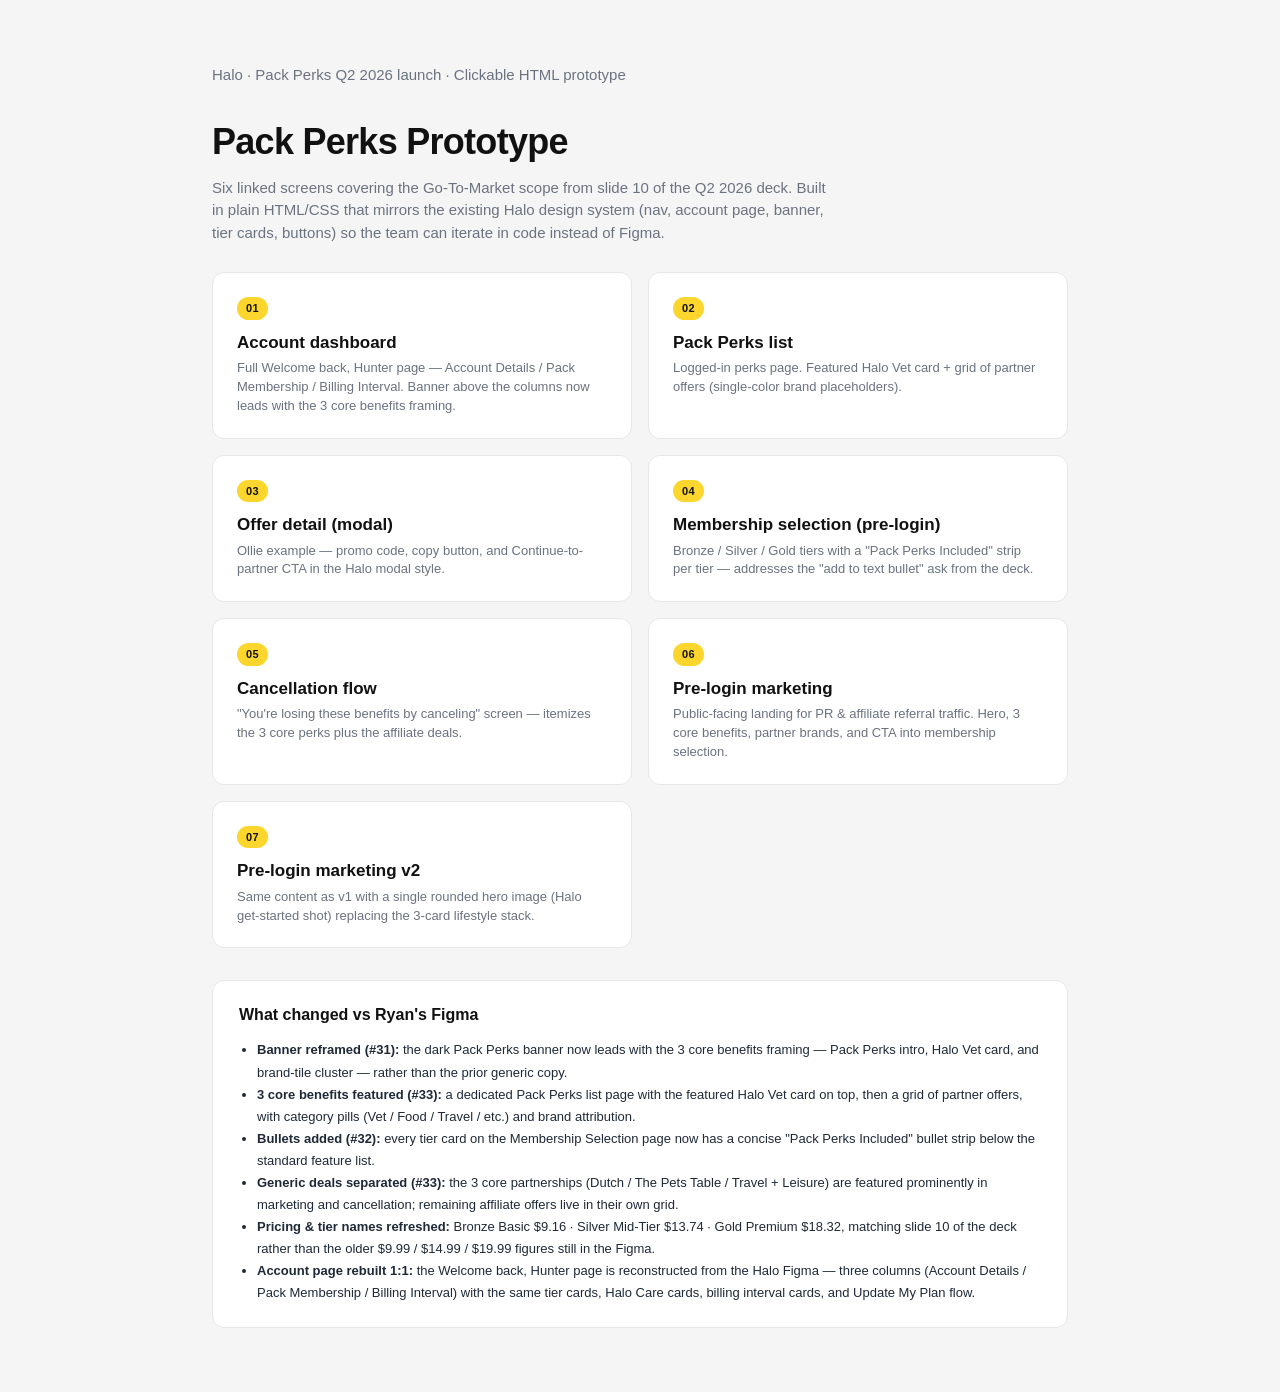
==== commit f4704d61: "Add marketing v2: single hero image + revised headline Clones marketing.html as marketing-v2.html. T" ====
--- a/index.html
+++ b/index.html
@@ -56,6 +56,12 @@
         <p>Public-facing landing for PR &amp; affiliate referral traffic. Hero, 3 core benefits, partner brands, and CTA into membership selection.</p>
       </a>
 
+      <a class="hub-card" href="marketing-v2.html">
+        <span class="num">07</span>
+        <h3>Pre-login marketing v2</h3>
+        <p>Same content as v1 with a single rounded hero image (Halo get-started shot) replacing the 3-card lifestyle stack.</p>
+      </a>
+
     </div>
 
     <div class="hub-changes">
--- a/css/styles.css
+++ b/css/styles.css
@@ -542,7 +542,7 @@
    Updated framing: 3 core benefits inline.
    ========================================= */
 .pp-banner {
-  background: linear-gradient(160deg, #2F93F3 0%, #1D75D3 60%);
+  background: linear-gradient(135deg, #1A1A1A 0%, #2A2522 100%);
   color: #FFFFFF;
   border-radius: var(--radius-lg);
   padding: 22px 24px;
@@ -891,6 +891,70 @@
   min-height: 320px;
 }
 
+/* v6 — pitch on top, 3 pillar cards stacked below */
+.pp-banner.pp-banner-v6 {
+  display: block !important;
+  grid-template-columns: none !important;
+  padding: 44px 40px 40px;
+  min-height: auto;
+}
+.pp-banner.pp-banner-v6 .pp-pitch {
+  text-align: center;
+  max-width: 720px;
+  margin: 0 auto 36px;
+  padding: 0;
+}
+.pp-banner.pp-banner-v6 .pp-pitch .pp-headline {
+  max-width: none;
+  margin: 0 auto 12px;
+}
+.pp-banner.pp-banner-v6 .pp-pitch .pp-pitch-sub {
+  max-width: 600px;
+  margin: 0 auto 20px;
+}
+.pp-banner.pp-banner-v6 .pp-pitch .pp-cta-btn {
+  display: inline-flex;
+  margin: 0 auto;
+}
+.pp-banner.pp-banner-v6 .pp-pillar-grid-title {
+  text-align: center;
+  margin: 0 0 16px;
+}
+.pp-banner.pp-banner-v6 .pp-pillar-grid {
+  display: grid;
+  grid-template-columns: repeat(3, 1fr);
+  gap: 16px;
+  max-width: 1040px;
+  margin: 0 auto;
+}
+@media (max-width: 760px) {
+  .pp-banner.pp-banner-v6 { padding: 28px 22px 32px; }
+  .pp-banner.pp-banner-v6 .pp-pitch { margin-bottom: 24px; }
+  .pp-banner.pp-banner-v6 .pp-pillar-grid {
+    display: flex;
+    grid-template-columns: none;
+    overflow-x: auto;
+    -webkit-overflow-scrolling: touch;
+    scroll-snap-type: x mandatory;
+    scroll-padding-left: 22px;
+    gap: 12px;
+    padding: 4px 22px 12px;
+    margin: 0 -22px;
+    scrollbar-width: none;
+  }
+  .pp-banner.pp-banner-v6 .pp-pillar-grid::-webkit-scrollbar { display: none; }
+  .pp-banner.pp-banner-v6 .pp-pillar-grid-title {
+    flex: 0 0 100%;
+    text-align: left;
+    margin: 0 0 4px;
+    padding-left: 0;
+  }
+  .pp-banner.pp-banner-v6 .pp-pillar-card {
+    flex: 0 0 86%;
+    scroll-snap-align: start;
+  }
+}
+
 /* 3-up pillar grid */
 .pp-pillar-grid {
   display: grid;
@@ -987,15 +1051,25 @@
   width: 80px;
   height: 80px;
   border-radius: 16px;
-  object-fit: contain;
+  object-fit: cover;
   background: #FFFFFF;
   display: block;
+  overflow: hidden;
   box-shadow: 0 3px 12px rgba(0,0,0,0.2);
-  margin: 4px 0 6px;
-}
-.pp-pillar-logo--pawp {
-  width: 104px;
-  padding: 8px 12px;
+  margin: 10px 0;
+  align-self: center;
+}
+/* Pawp wordmark is wide-aspect; keep contain so the full mark stays visible */
+.pp-pillar-dutch .pp-pillar-logo {
+  object-fit: contain;
+  padding: 8px;
+}
+/* Pets Table wordmark on brand teal tile — contain so the cursive sits
+   inside the chip with breathing room rather than being cropped by cover */
+.pp-pillar-pets .pp-pillar-logo {
+  background: #CFE8E5;
+  object-fit: contain;
+  padding: 14px;
 }
 
 /* Value pill on pillar cards */
@@ -1073,7 +1147,7 @@
     grid-row: 1 / 3;
     grid-column: 2;
   }
-  .pp-pillar-logo--pawp { width: 72px; padding: 6px 8px; }
+  .pp-pillar-dutch .pp-pillar-logo { padding: 4px; }
   .pp-pillar-headline {
     font-size: 15px;
     font-weight: 700;
@@ -1091,6 +1165,11 @@
     grid-column: 1;
     grid-row: 2;
     align-self: start;
+    display: -webkit-box;
+    -webkit-line-clamp: 2;
+    line-clamp: 2;
+    -webkit-box-orient: vertical;
+    overflow: hidden;
   }
   .pp-cta-mobile {
     display: block !important;
@@ -1612,11 +1691,11 @@
   line-height: 1.15;
 }
 .ppl-hero-sub {
-  font-size: 14px;
-  color: rgba(255,255,255,0.78);
+  font-size: 17px;
+  color: rgba(255,255,255,0.82);
   margin: 0 0 22px;
-  max-width: 440px;
-  line-height: 1.5;
+  max-width: 480px;
+  line-height: 1.55;
 }
 .ppl-hero-cta {
   display: inline-block;
@@ -1732,22 +1811,8 @@
   .ppl-filter-pill { white-space: nowrap; }
 }
 
-/* Code line copy affordance */
-.perk-card .code-line {
-  cursor: pointer;
-  user-select: none;
-  display: inline-block;
-  border-radius: 6px;
-  padding: 2px 6px;
-  margin-left: -6px !important;
-  transition: background 0.12s ease, color 0.12s ease;
-}
-.perk-card .code-line:hover { background: var(--halo-line-soft); color: var(--halo-text); }
-.perk-card .code-line:focus-visible {
-  outline: 2px solid var(--halo-blue);
-  outline-offset: 2px;
-}
-.perk-card .code-line.is-copied { color: var(--travel-bg); font-weight: 600; }
+/* Promo code lives only in the offer modal — hide it on cards. */
+.perk-card .code-line { display: none; }
 
 /* ── Featured Benefits — 3-card grid with images ── */
 .ppl-featured-grid {
@@ -1805,7 +1870,7 @@
   margin-bottom: 8px;
 }
 .ppl-feat-card h3 {
-  font-size: 19px;
+  font-size: 22px;
   font-weight: 800;
   margin: 0 0 8px;
   color: var(--halo-ink);
@@ -1813,10 +1878,15 @@
   line-height: 1.25;
 }
 .ppl-feat-card p {
-  font-size: 14px;
+  font-size: 16px;
   color: var(--halo-muted);
-  line-height: 1.5;
+  line-height: 1.55;
   margin: 0;
+  display: -webkit-box;
+  -webkit-line-clamp: 2;
+  line-clamp: 2;
+  -webkit-box-orient: vertical;
+  overflow: hidden;
 }
 .ppl-feat-value {
   position: absolute;
@@ -2127,11 +2197,18 @@
   flex-direction: column;
   box-shadow: var(--shadow-sm);
   transition: transform 0.15s ease, box-shadow 0.15s ease;
+  cursor: pointer;
 }
 .perk-card:hover {
   transform: translateY(-2px);
   box-shadow: var(--shadow-md);
 }
+.perk-card:focus-visible,
+.ppl-feat-card:focus-visible {
+  outline: 2px solid var(--halo-blue);
+  outline-offset: 3px;
+}
+.ppl-feat-card { cursor: pointer; }
 .perk-card .perk-img {
   aspect-ratio: 4/3;
   background: var(--halo-bg);
@@ -2164,6 +2241,15 @@
   background: #FFFFFF;
   box-shadow: 0 1px 3px rgba(0,0,0,0.08);
 }
+.brand-logo,
+.pp-pillar-logo,
+.lose-icon img,
+.lose-brand img,
+.modal-brand > img,
+.rh-spot__logo {
+  image-rendering: -webkit-optimize-contrast;
+  image-rendering: crisp-edges;
+}
 .brand-logo-wrap .brand-logo {
   position: absolute;
   inset: 0;
@@ -2188,12 +2274,14 @@
   box-shadow: 0 1px 3px rgba(0,0,0,0.08);
 }
 .ppl-feat-img .brand-logo-wrap {
-  height: 80px;
-  width: 80px;
+  height: 96px;
+  width: 96px;
   bottom: 14px;
   left: 14px;
-  border-radius: 16px;
-}
+  border-radius: 18px;
+  background: #FFFFFF;
+}
+/* Pets Table chip — brand teal background behind the dark wordmark */
 .brand-logo-wrap--pets-table {
   background: #CFE8E5;
 }
@@ -2205,7 +2293,7 @@
 }
 .perk-card h4 {
   margin: 0 0 8px;
-  font-size: 18px;
+  font-size: 20px;
   font-weight: 800;
   letter-spacing: -0.01em;
   color: var(--halo-ink);
@@ -2213,10 +2301,15 @@
 }
 .perk-card p {
   margin: 0 0 16px;
-  font-size: 14px;
+  font-size: 16px;
   color: var(--halo-muted);
-  line-height: 1.5;
+  line-height: 1.55;
   flex: 1;
+  display: -webkit-box;
+  -webkit-line-clamp: 2;
+  line-clamp: 2;
+  -webkit-box-orient: vertical;
+  overflow: hidden;
 }
 .perk-card .redeem {
   background: var(--halo-yellow);
@@ -2234,7 +2327,6 @@
   transition: background 0.15s ease;
 }
 .perk-card .redeem:hover { background: var(--halo-yellow-hover); text-decoration: none; }
-.perk-card .code-line { font-size: 14px; color: var(--halo-muted); margin: 12px 0 0; letter-spacing: 0.01em; line-height: 1.5; }
 
 /* Brand placeholder colors for offer card images */
 .bg-ollie { background: #FFC629; color: #6B2D2D; }
@@ -2257,7 +2349,8 @@
    Offer detail (modal style)
    ========================================= */
 /* In-page offer modal (used by perks list) */
-.offer-modal {
+.offer-modal,
+.app-modal {
   position: fixed;
   inset: 0;
   z-index: 200;
@@ -2269,19 +2362,33 @@
   opacity: 0;
   transition: opacity 0.18s ease;
 }
-.offer-modal.is-open { opacity: 1; }
-.offer-modal__backdrop {
+.offer-modal[hidden],
+.app-modal[hidden] { display: none !important; }
+.offer-modal.is-open,
+.app-modal.is-open { opacity: 1; }
+.offer-modal__backdrop,
+.app-modal__backdrop {
   position: absolute;
   inset: 0;
   background: rgba(17, 17, 17, 0.5);
 }
-.offer-modal__shell {
+.offer-modal__shell,
+.app-modal__shell {
   position: relative;
   margin: 0 auto !important;
   transform: translateY(8px);
   transition: transform 0.2s ease;
 }
-.offer-modal.is-open .offer-modal__shell { transform: translateY(0); }
+.offer-modal.is-open .offer-modal__shell,
+.app-modal.is-open .app-modal__shell { transform: translateY(0); }
+/* When .cancel-shell renders inside the modal, give it the close button room */
+.app-modal .cancel-shell { position: relative; max-width: 640px; }
+.app-modal .cancel-shell .modal-close {
+  position: absolute;
+  top: 16px;
+  right: 16px;
+  z-index: 1;
+}
 
 .modal-shell {
   max-width: 460px;
@@ -2620,7 +2727,7 @@
 }
 .lose-item {
   display: grid;
-  grid-template-columns: 140px 1fr;
+  grid-template-columns: 88px 1fr;
   gap: 18px;
   padding: 16px 0;
   border-top: 1px solid var(--halo-line);
@@ -2628,9 +2735,9 @@
 }
 .lose-item:first-of-type { border-top: none; padding-top: 0; }
 .lose-icon {
-  width: 140px;
-  height: 64px;
-  border-radius: 12px;
+  width: 88px;
+  height: 88px;
+  border-radius: 16px;
   display: flex;
   align-items: center;
   justify-content: center;
@@ -2639,16 +2746,13 @@
   color: var(--halo-ink);
   background: #FFFFFF;
   border: 1px solid var(--halo-line);
-  padding: 10px 16px;
   overflow: hidden;
   box-shadow: var(--shadow-sm);
 }
 .lose-icon img {
-  max-width: 100%;
-  max-height: 100%;
-  width: auto;
-  height: auto;
-  object-fit: contain;
+  width: 100%;
+  height: 100%;
+  object-fit: cover;
   display: block;
 }
 .lose-icon.deals {
@@ -2656,14 +2760,21 @@
   color: #FFFFFF;
   border-color: var(--halo-ink);
   letter-spacing: 0.02em;
-  font-size: 18px;
-}
+  font-size: 22px;
+}
+/* Pawp wordmark — contain with padding so face + "pawp" stay visible */
+.lose-icon.vet img { object-fit: contain; padding: 12px; box-sizing: border-box; }
+/* Pets Table — teal chip, wordmark contained with padding */
+.lose-icon.food { background: #CFE8E5; }
+.lose-icon.food img { object-fit: contain; padding: 14px; box-sizing: border-box; }
+/* T+L Go — square black logo fills the chip via cover (default) */
 .lose-item h4 { margin: 0 0 4px; font-size: 15px; font-weight: 700; color: var(--halo-ink); }
 .lose-item p { margin: 0; font-size: 13px; color: var(--halo-muted); line-height: 1.5; }
 
 .lose-brands {
   display: flex;
-  flex-wrap: wrap;
+  flex-wrap: nowrap;
+  align-items: center;
   gap: 8px;
   margin-top: 12px;
 }
@@ -2671,31 +2782,60 @@
   display: inline-flex;
   align-items: center;
   justify-content: center;
-  height: 40px;
-  padding: 6px 16px;
-  background: #FFFFFF;
-  border: 1px solid var(--halo-line);
+  width: 44px;
+  height: 44px;
+  flex: 0 0 44px;
+  background: transparent;
+  border: none;
   border-radius: 10px;
-  box-shadow: var(--shadow-sm);
+  overflow: hidden;
 }
 .lose-brand img {
-  height: 22px;
+  width: 100%;
+  height: 100%;
+  object-fit: contain;
+  padding: 6px;
+  box-sizing: border-box;
+  display: block;
+}
+.lose-brand--more {
   width: auto;
-  max-width: 110px;
-  object-fit: contain;
-  display: block;
-}
-.lose-brand--more {
+  height: auto;
+  flex: 0 0 auto;
+  background: transparent;
+  border: none;
+  box-shadow: none;
+  padding: 0 4px;
   font-size: 13px;
   font-weight: 600;
   color: var(--halo-muted);
   letter-spacing: 0.02em;
-  padding: 6px 14px;
-}
-
-@media (max-width: 540px) {
-  .lose-item { grid-template-columns: 100px 1fr; gap: 12px; }
-  .lose-icon { width: 100px; height: 52px; padding: 8px 10px; }
+  white-space: nowrap;
+}
+
+@media (max-width: 640px) {
+  .cancel-shell { padding: 24px 18px; }
+  .cancel-shell h1 { font-size: 22px; line-height: 1.2; }
+  .lose-list { padding: 18px 16px; }
+  .lose-item {
+    grid-template-columns: 1fr;
+    gap: 12px;
+    padding: 18px 0;
+    align-items: start;
+  }
+  .lose-icon {
+    width: 72px;
+    height: 72px;
+    padding: 0;
+  }
+  .lose-icon.vet img { padding: 8px; }
+  .lose-icon.food img { padding: 10px; }
+  .lose-icon.deals { width: 72px; height: 72px; padding: 0; }
+  .lose-item h4 { font-size: 16px; line-height: 1.3; }
+  .lose-item p { font-size: 14px; }
+  .lose-brands { gap: 6px; }
+  .lose-brand { height: 36px; padding: 4px 12px; }
+  .lose-brand img { height: 18px; max-width: 80px; }
 }
 
 .value-callout {
@@ -3048,16 +3188,16 @@
   min-width: 0;
 }
 .cat-block-text h2 {
-  margin: 0 0 2px;
-  font-size: 22px;
+  margin: 0 0 4px;
+  font-size: 30px;
   font-weight: 800;
   color: var(--halo-ink);
-  letter-spacing: -0.01em;
+  letter-spacing: -0.015em;
 }
 .cat-block-text p {
   margin: 0;
-  font-size: 14px;
-  line-height: 1.5;
+  font-size: 16px;
+  line-height: 1.55;
   color: var(--halo-muted);
 }
 .cat-block-count {
@@ -3103,13 +3243,27 @@
   .perks-grid { grid-template-columns: 1fr; }
   .brand-grid { grid-template-columns: repeat(2, 1fr); }
   .page { padding: 18px 16px 64px; }
-  .ppl-hero { border-radius: var(--radius); }
+  .ppl-hero { border-radius: var(--radius-lg); overflow: hidden; }
   .ppl-hero-content { flex-direction: column; gap: 0; }
-  .ppl-hero-left { padding: 24px 20px 20px; }
-  .ppl-hero h1 { font-size: 22px; }
-  .ppl-hero-sub { font-size: 13px; }
-  .ppl-hero-img { flex: none; width: 100%; padding: 0 20px 20px; }
-  .ppl-hero-img img { max-height: 180px; }
+  .ppl-hero-left { padding: 28px 22px 24px; }
+  .ppl-hero h1 { font-size: 24px; line-height: 1.18; }
+  .ppl-hero-sub { font-size: 14px; }
+  .ppl-hero-img {
+    flex: none;
+    width: 100%;
+    padding: 0;
+    aspect-ratio: 4 / 3;
+    min-height: 0;
+  }
+  .ppl-hero-img img {
+    width: 100%;
+    height: 100%;
+    max-height: none;
+    object-fit: cover;
+    object-position: center 35%;
+    border-radius: 0;
+    display: block;
+  }
   .ppl-featured-grid { grid-template-columns: 1fr; gap: 12px; }
   .ppl-feat-img { aspect-ratio: 3 / 2; }
   .ppl-feat-img { aspect-ratio: 3 / 2; }
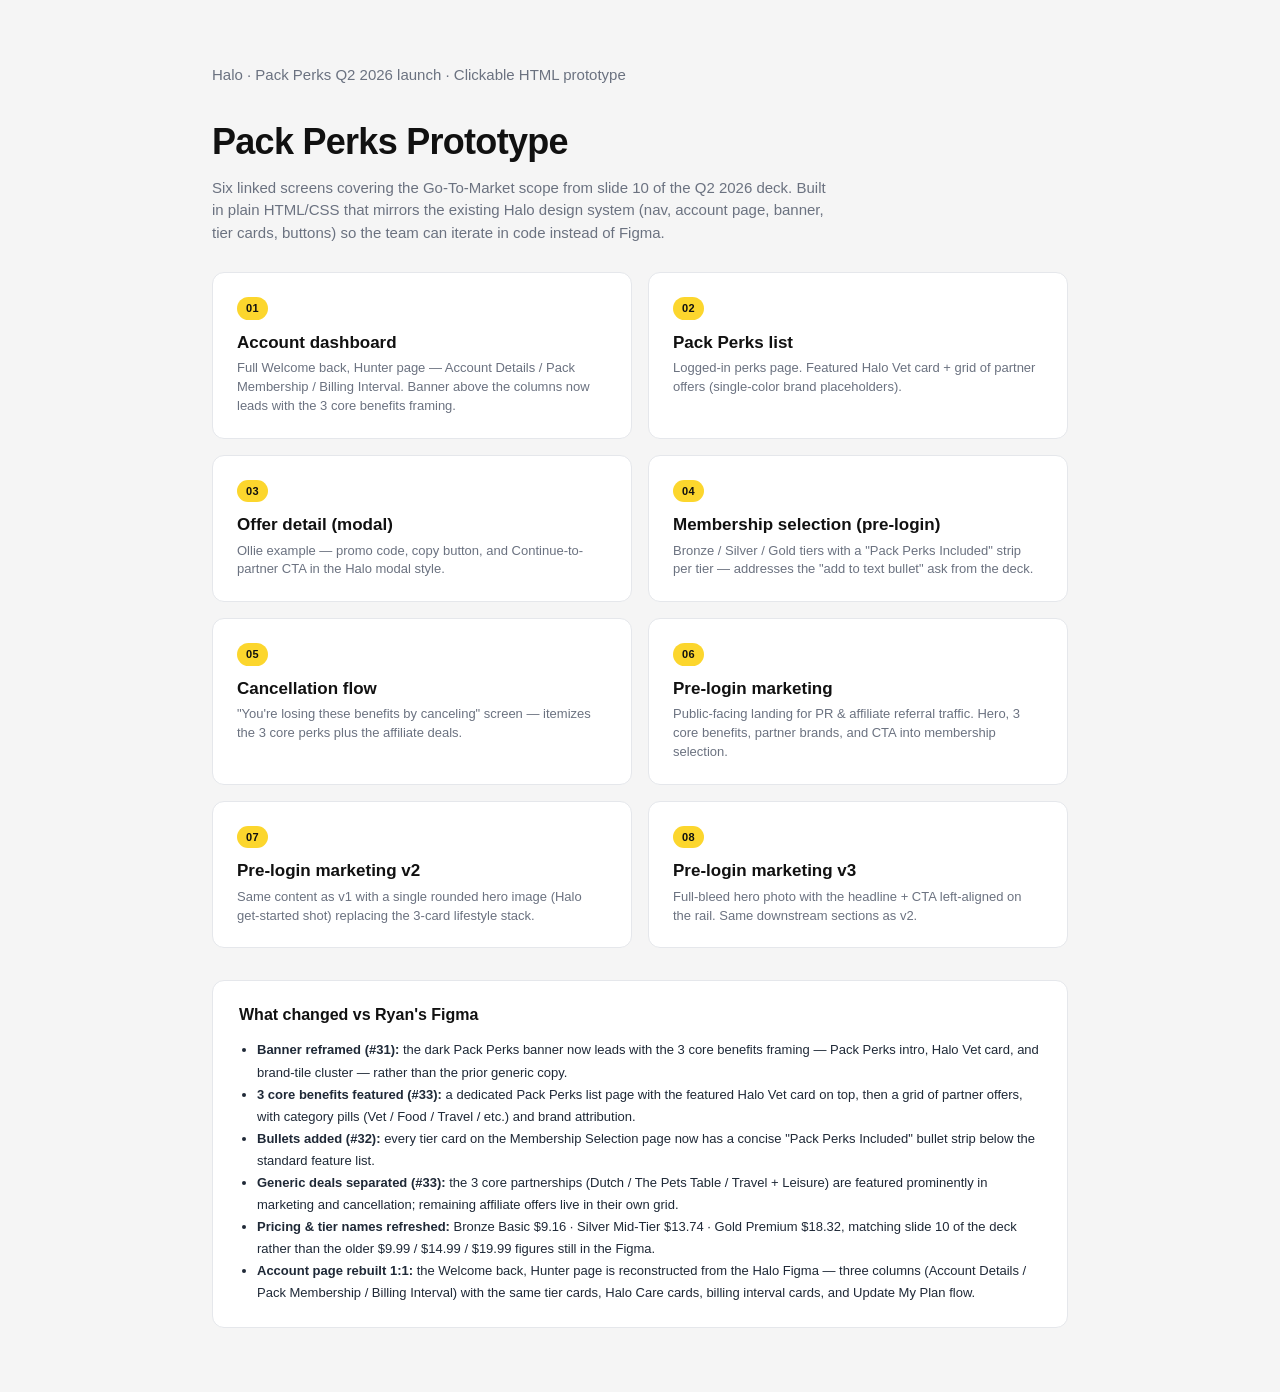
==== commit a43365f3: "Add marketing v3: full-bleed hero photo, left-rail copy Same structure and downstream sections as ma" ====
--- a/index.html
+++ b/index.html
@@ -62,6 +62,12 @@
         <p>Same content as v1 with a single rounded hero image (Halo get-started shot) replacing the 3-card lifestyle stack.</p>
       </a>
 
+      <a class="hub-card" href="marketing-v3.html">
+        <span class="num">08</span>
+        <h3>Pre-login marketing v3</h3>
+        <p>Full-bleed hero photo with the headline + CTA left-aligned on the rail. Same downstream sections as v2.</p>
+      </a>
+
     </div>
 
     <div class="hub-changes">
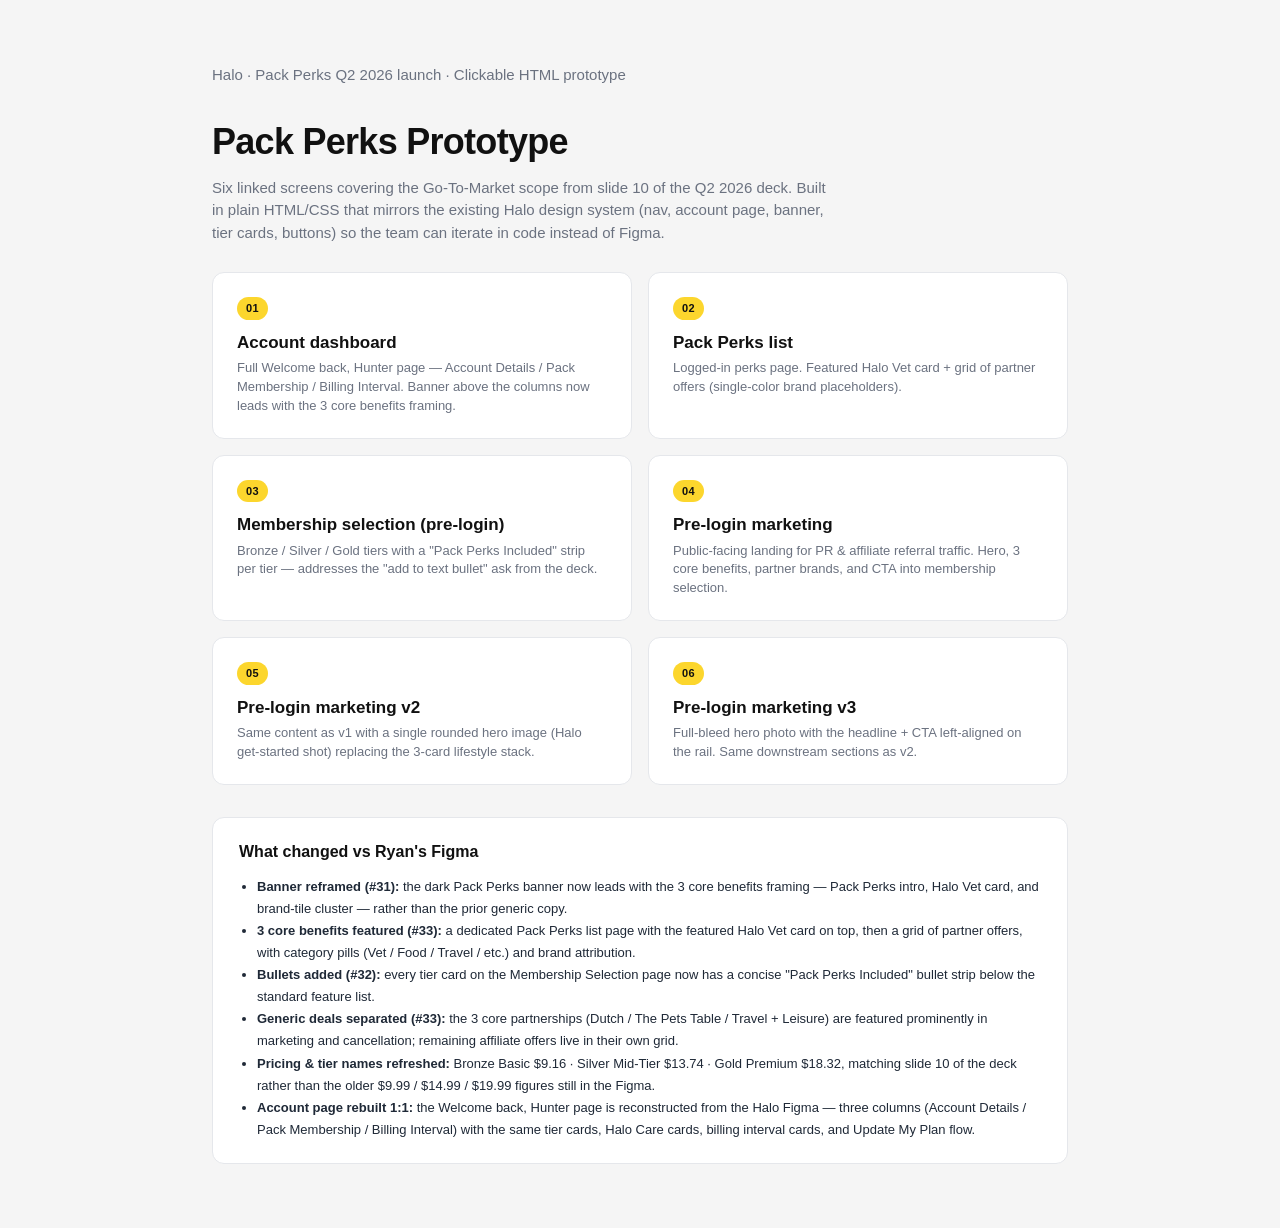
==== commit ddfad6d3: "v3 hero centering with !important; remove offer + cancel from hub - Add !important on .rh-hero-v3 fl" ====
--- a/index.html
+++ b/index.html
@@ -32,38 +32,26 @@
         <p>Logged-in perks page. Featured Halo Vet card + grid of partner offers (single-color brand placeholders).</p>
       </a>
 
-      <a class="hub-card" href="offer-detail.html">
+      <a class="hub-card" href="membership-selection.html">
         <span class="num">03</span>
-        <h3>Offer detail (modal)</h3>
-        <p>Ollie example — promo code, copy button, and Continue-to-partner CTA in the Halo modal style.</p>
-      </a>
-
-      <a class="hub-card" href="membership-selection.html">
-        <span class="num">04</span>
         <h3>Membership selection (pre-login)</h3>
         <p>Bronze / Silver / Gold tiers with a "Pack Perks Included" strip per tier — addresses the "add to text bullet" ask from the deck.</p>
       </a>
 
-      <a class="hub-card" href="cancellation.html">
-        <span class="num">05</span>
-        <h3>Cancellation flow</h3>
-        <p>"You're losing these benefits by canceling" screen — itemizes the 3 core perks plus the affiliate deals.</p>
-      </a>
-
       <a class="hub-card" href="marketing.html">
-        <span class="num">06</span>
+        <span class="num">04</span>
         <h3>Pre-login marketing</h3>
         <p>Public-facing landing for PR &amp; affiliate referral traffic. Hero, 3 core benefits, partner brands, and CTA into membership selection.</p>
       </a>
 
       <a class="hub-card" href="marketing-v2.html">
-        <span class="num">07</span>
+        <span class="num">05</span>
         <h3>Pre-login marketing v2</h3>
         <p>Same content as v1 with a single rounded hero image (Halo get-started shot) replacing the 3-card lifestyle stack.</p>
       </a>
 
       <a class="hub-card" href="marketing-v3.html">
-        <span class="num">08</span>
+        <span class="num">06</span>
         <h3>Pre-login marketing v3</h3>
         <p>Full-bleed hero photo with the headline + CTA left-aligned on the rail. Same downstream sections as v2.</p>
       </a>
--- a/css/styles.css
+++ b/css/styles.css
@@ -2274,16 +2274,22 @@
   box-shadow: 0 1px 3px rgba(0,0,0,0.08);
 }
 .ppl-feat-img .brand-logo-wrap {
-  height: 96px;
-  width: 96px;
-  bottom: 14px;
-  left: 14px;
-  border-radius: 18px;
+  height: 112px;
+  width: 112px;
+  bottom: 16px;
+  left: 16px;
+  border-radius: 20px;
   background: #FFFFFF;
 }
-/* Pets Table chip — brand teal background behind the dark wordmark */
-.brand-logo-wrap--pets-table {
-  background: #CFE8E5;
+/* Pets Table chip — brand teal background, wordmark contained with padding
+   so the cursive reads at glance instead of getting cropped */
+.brand-logo-wrap--pets-table,
+.ppl-feat-img .brand-logo-wrap--pets-table { background: #CFE8E5; }
+.brand-logo-wrap--pets-table .brand-logo,
+.ppl-feat-img .brand-logo-wrap--pets-table .brand-logo {
+  object-fit: contain !important;
+  padding: 16px;
+  box-sizing: border-box;
 }
 .perk-card .perk-body {
   padding: 16px 16px 18px;
@@ -2355,12 +2361,16 @@
   inset: 0;
   z-index: 200;
   display: flex;
-  align-items: flex-start;
+  align-items: center;
   justify-content: center;
   overflow-y: auto;
   padding: 32px 16px;
   opacity: 0;
   transition: opacity 0.18s ease;
+}
+@media (max-width: 720px) {
+  .offer-modal,
+  .app-modal { align-items: flex-start; padding-top: 24px; }
 }
 .offer-modal[hidden],
 .app-modal[hidden] { display: none !important; }
@@ -2370,7 +2380,9 @@
 .app-modal__backdrop {
   position: absolute;
   inset: 0;
-  background: rgba(17, 17, 17, 0.5);
+  background: rgba(17, 17, 17, 0.45);
+  backdrop-filter: blur(6px);
+  -webkit-backdrop-filter: blur(6px);
 }
 .offer-modal__shell,
 .app-modal__shell {
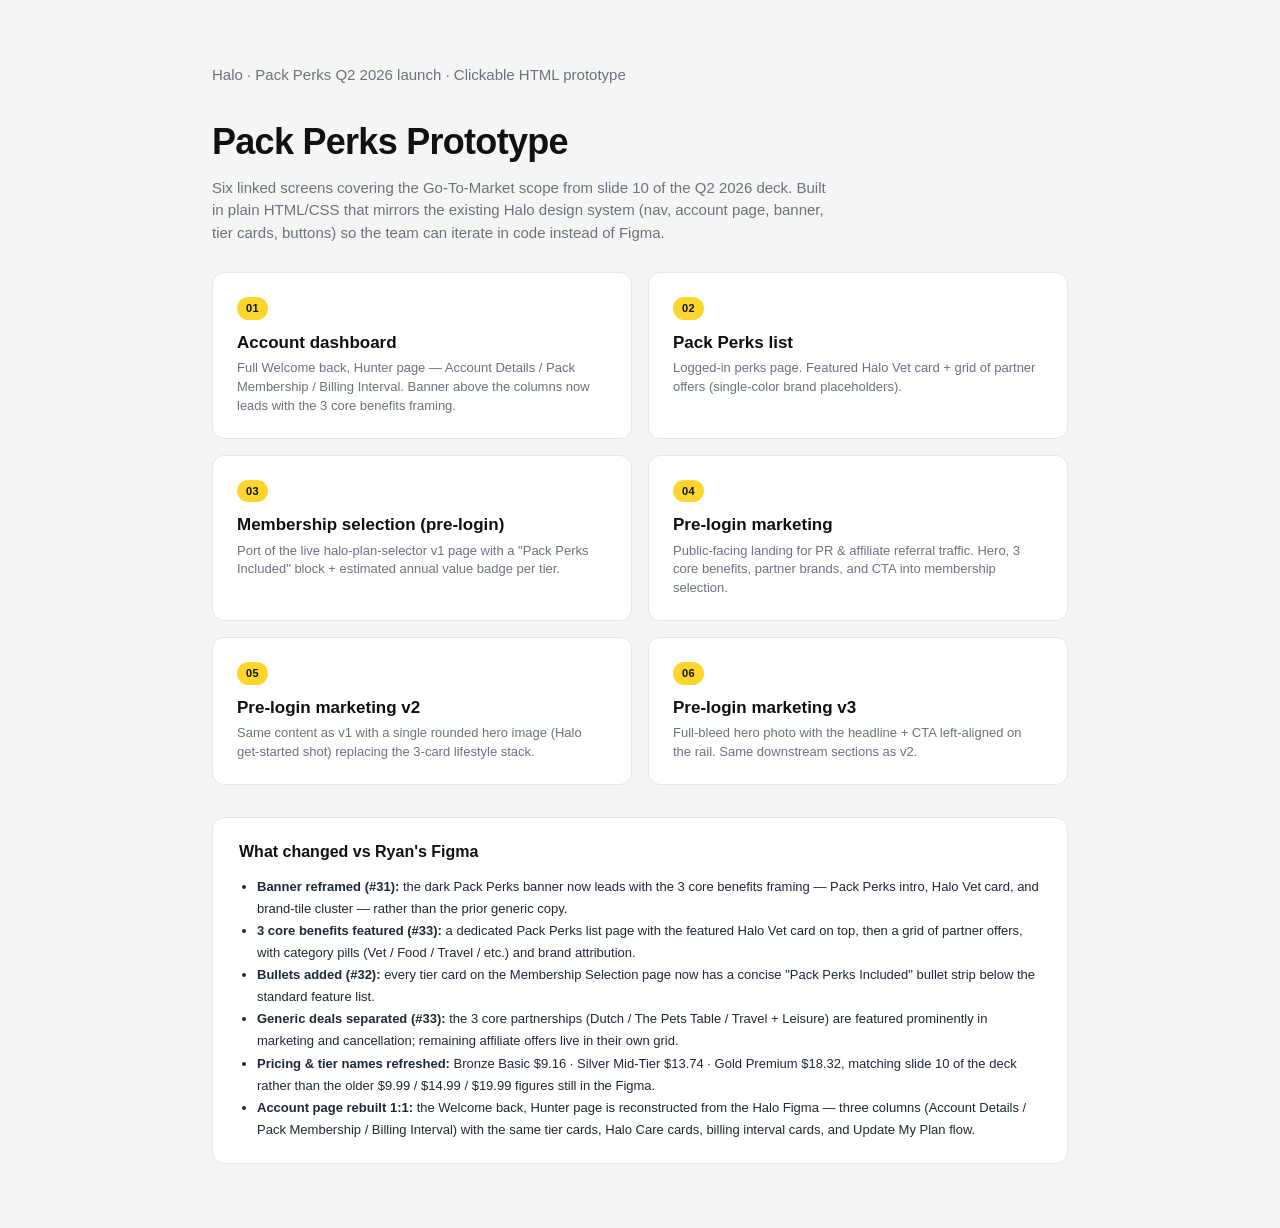
==== commit 9f03992d: "Port halo-plan-selector v1 into membership selection page Replaces the prior Bronze/Silver/Gold layo" ====
--- a/index.html
+++ b/index.html
@@ -35,7 +35,7 @@
       <a class="hub-card" href="membership-selection.html">
         <span class="num">03</span>
         <h3>Membership selection (pre-login)</h3>
-        <p>Bronze / Silver / Gold tiers with a "Pack Perks Included" strip per tier — addresses the "add to text bullet" ask from the deck.</p>
+        <p>Port of the live halo-plan-selector v1 page with a "Pack Perks Included" block + estimated annual value badge per tier.</p>
       </a>
 
       <a class="hub-card" href="marketing.html">
--- a/css/styles.css
+++ b/css/styles.css
@@ -1059,10 +1059,10 @@
   margin: 10px 0;
   align-self: center;
 }
-/* Pawp wordmark is wide-aspect; keep contain so the full mark stays visible */
+/* Pawp app icon — square logo fills the chip via cover */
 .pp-pillar-dutch .pp-pillar-logo {
-  object-fit: contain;
-  padding: 8px;
+  object-fit: cover;
+  padding: 0;
 }
 /* Pets Table wordmark on brand teal tile — contain so the cursive sits
    inside the chip with breathing room rather than being cropped by cover */
@@ -1147,7 +1147,7 @@
     grid-row: 1 / 3;
     grid-column: 2;
   }
-  .pp-pillar-dutch .pp-pillar-logo { padding: 4px; }
+  .pp-pillar-dutch .pp-pillar-logo { padding: 0; }
   .pp-pillar-headline {
     font-size: 15px;
     font-weight: 700;
@@ -2291,6 +2291,17 @@
   padding: 16px;
   box-sizing: border-box;
 }
+/* Pawp app-icon chip — square logo fills the chip, no white frame */
+.brand-logo-wrap--pawp,
+.ppl-feat-img .brand-logo-wrap--pawp { padding: 0; }
+.brand-logo-wrap--pawp .brand-logo,
+.ppl-feat-img .brand-logo-wrap--pawp .brand-logo {
+  object-fit: cover !important;
+  padding: 0;
+}
+/* Blank Halo-yellow chip — placeholder for cards without a hosted logo asset */
+.brand-logo-wrap--blank,
+.ppl-feat-img .brand-logo-wrap--blank { background: var(--halo-yellow); padding: 0; }
 .perk-card .perk-body {
   padding: 16px 16px 18px;
   display: flex;
@@ -2304,6 +2315,11 @@
   letter-spacing: -0.01em;
   color: var(--halo-ink);
   line-height: 1.3;
+  display: -webkit-box;
+  -webkit-line-clamp: 1;
+  line-clamp: 1;
+  -webkit-box-orient: vertical;
+  overflow: hidden;
 }
 .perk-card p {
   margin: 0 0 16px;
@@ -2774,11 +2790,14 @@
   letter-spacing: 0.02em;
   font-size: 22px;
 }
-/* Pawp wordmark — contain with padding so face + "pawp" stay visible */
-.lose-icon.vet img { object-fit: contain; padding: 12px; box-sizing: border-box; }
+/* Pawp app icon — square logo fills the chip via cover */
+.lose-icon.vet img { object-fit: cover; padding: 0; }
 /* Pets Table — teal chip, wordmark contained with padding */
 .lose-icon.food { background: #CFE8E5; }
 .lose-icon.food img { object-fit: contain; padding: 14px; box-sizing: border-box; }
+/* Rover — square brand logo fills the chip via cover */
+.lose-icon.walking { background: #FFFFFF; border-color: var(--halo-line); }
+.lose-icon.walking img { object-fit: cover; padding: 0; }
 /* T+L Go — square black logo fills the chip via cover (default) */
 .lose-item h4 { margin: 0 0 4px; font-size: 15px; font-weight: 700; color: var(--halo-ink); }
 .lose-item p { margin: 0; font-size: 13px; color: var(--halo-muted); line-height: 1.5; }
@@ -2794,19 +2813,19 @@
   display: inline-flex;
   align-items: center;
   justify-content: center;
-  width: 44px;
-  height: 44px;
-  flex: 0 0 44px;
+  width: 52px;
+  height: 52px;
+  flex: 0 0 52px;
   background: transparent;
   border: none;
-  border-radius: 10px;
+  border-radius: 12px;
   overflow: hidden;
 }
 .lose-brand img {
   width: 100%;
   height: 100%;
-  object-fit: contain;
-  padding: 6px;
+  object-fit: cover;
+  border-radius: 12px;
   box-sizing: border-box;
   display: block;
 }
@@ -2840,14 +2859,14 @@
     height: 72px;
     padding: 0;
   }
-  .lose-icon.vet img { padding: 8px; }
+  .lose-icon.vet img { padding: 0; }
   .lose-icon.food img { padding: 10px; }
   .lose-icon.deals { width: 72px; height: 72px; padding: 0; }
   .lose-item h4 { font-size: 16px; line-height: 1.3; }
   .lose-item p { font-size: 14px; }
   .lose-brands { gap: 6px; }
-  .lose-brand { height: 36px; padding: 4px 12px; }
-  .lose-brand img { height: 18px; max-width: 80px; }
+  .lose-brand { width: 44px; height: 44px; flex: 0 0 44px; padding: 0; border-radius: 10px; }
+  .lose-brand img { width: 100%; height: 100%; max-width: none; border-radius: 10px; }
 }
 
 .value-callout {
